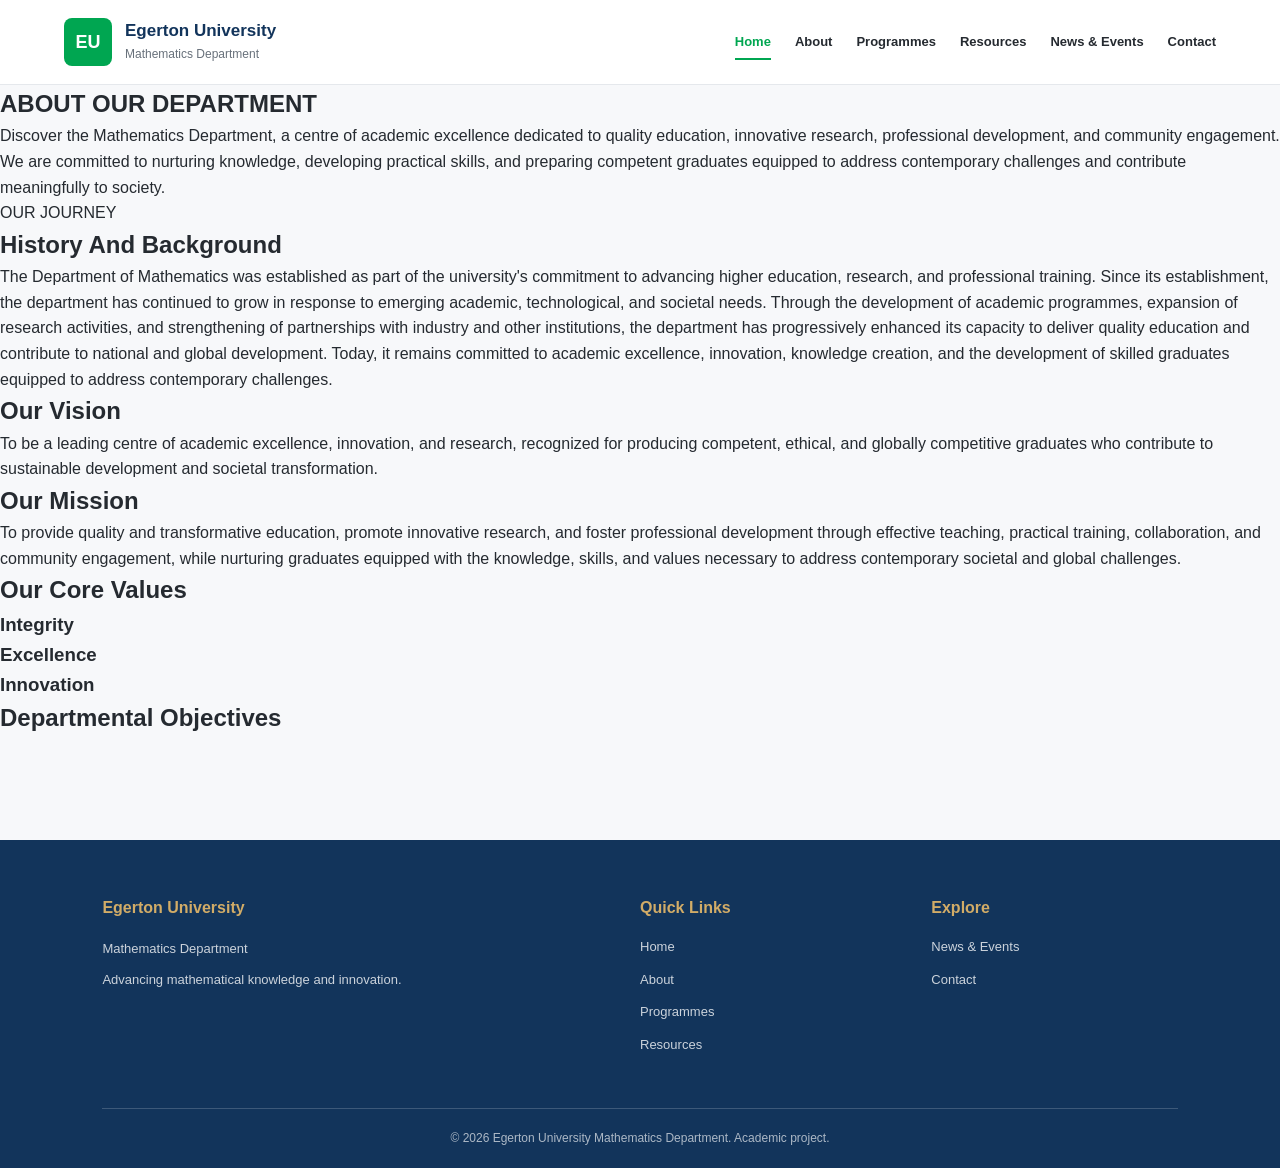
==== about.html @ 01ab148a "set1" ====
<!DOCTYPE html>
<html lang="en">
<head>
    <meta charset="UTF-8">
    <meta name="viewport" content="width=device-width, initial-scale=1.0">
    <title>aboutmath</title>
    <link rel="stylesheet" href="styles.css">
     <script src="index.js defer"></script>
</head>
<body>
        <header class="site-header">
        <div class="brand">
            <a href="#home" class="logo" aria-label="Egerton Mathematics home">
                EU
            </a>
            <div class="brand-text">
                <h1>Egerton University</h1>
                <p>Mathematics Department</p>
            </div>

        </div>
        <nav class="main-nav" id="mainNav" aria-label="Main navigation">
            <a href="#home" class="active">Home</a>
            <a href="#about">About</a>
            <a href="#programmes">Programmes</a>
            <a href="#resources">Resources</a>
            <a href="#news">News & Events</a>
            <a href="#contact">Contact</a>
        </nav>
        <button
            class="menu-toggle"
            id="menuToggle"
            type="button"
            aria-label="Open navigation menu"
            aria-expanded="false"
            aria-controls="mainNav"
        >
            ☰
        </button>
        </header>

        <section id="page_intro">
            <h2>ABOUT OUR DEPARTMENT</h2>
            <p>Discover the Mathematics Department, a centre of academic excellence dedicated to quality education, innovative research, professional development, and community engagement. We are committed to nurturing knowledge, developing practical skills, and preparing competent graduates equipped to address contemporary challenges and contribute meaningfully to society.</p>
        </section>
        <section id="history">
            <div class="section heading">
                <span>OUR JOURNEY</span>
            <h2>History And Background</h2>
            </div>
            <div class="history-content">
                 <p>
            The Department of Mathematics was established
            as part of the university's commitment to advancing
            higher education, research, and professional training.
            Since its establishment, the department has continued
            to grow in response to emerging academic, technological,
            and societal needs. Through the development of academic
            programmes, expansion of research activities, and
            strengthening of partnerships with industry and other
            institutions, the department has progressively enhanced
            its capacity to deliver quality education and contribute
            to national and global development. Today, it remains
            committed to academic excellence, innovation, knowledge
            creation, and the development of skilled graduates
            equipped to address contemporary challenges.
        </p>
            </div>

        </section>
        <section id="vision-mission">
            <div class="vision">
                <h2>Our Vision</h2>
                <p>To be a leading centre of academic excellence, innovation, and research, recognized for producing competent, ethical, and globally competitive graduates who contribute to sustainable development and societal transformation.</p>
            </div>
            <div id="mission">
                <h2>Our Mission</h2>
                <p>To provide quality and transformative education, promote innovative research, and foster professional development through effective teaching, practical training, collaboration, and community engagement, while nurturing graduates equipped with the knowledge, skills, and values necessary to address contemporary societal and global challenges.</p>
            </div>
        </section>
        <section id="core-values">
            <h2>Our Core Values</h2>
            <div class="values-container">
                <article class="value-card">
                    <h3>Integrity</h3>
                    <p></p>
                </article>

                <article class="value-card">
                    <h3>Excellence</h3>
                    <p></p>
                </article>

                <article class="value-card">
                    <h3>Innovation</h3>
                    <p></p>
                </article>
            </div>
        </section>
        <section id="objectives">
            <h2>Departmental Objectives</h2>

            <ul>
                <li></li>
                <li></li>
                <li></li>
                <li></li>
            </ul>
        </section>

        </section>
        <section class="">



        </section>
        <section class="">



        </section>
        <section class="">


        </section>
        <section class="">


        </section>
    <footer class="site-footer">

        <div class="footer-content">

            <div>
                <h3>Egerton University</h3>
                <p>Mathematics Department</p>
                <p>Advancing mathematical knowledge and innovation.</p>
            </div>

            <div>
                <h3>Quick Links</h3>
                <a href="#home">Home</a>
                <a href="#about">About</a>
                <a href="#programmes">Programmes</a>
                <a href="#resources">Resources</a>
            </div>

            <div>
                <h3>Explore</h3>
                <a href="#news">News & Events</a>
                <a href="#contact">Contact</a>
            </div>

        </div>

        <div class="footer-bottom">
            <p>© 2026 Egerton University Mathematics Department. Academic project.</p>
        </div>

    </footer>
</body>
</html>
---- styles.css ----
* {
    margin: 0;
    padding: 0;
    box-sizing: border-box;
}

:root {
    /* Original university palette */
    --green: #00a651;
    --red: #ed1c24;
    --gold: #d2ac67;
    --grey: #bcbec1;
    --black: #000000;
    --navy: #12345b;

    /* Supporting colours */
    --white: #ffffff;
    --background: #f7f8fa;
    --surface: #ffffff;
    --text: #252a30;
    --muted: #68717b;
    --border: #e5e8ec;
    --green-light: #eaf7f0;
    --navy-light: #edf2f8;

    /* Layout */
    --container: 1200px;
    --section-space: 85px;
    --radius: 12px;

    /* Shadows */
    --shadow-sm: 0 3px 12px rgba(18, 52, 91, 0.06);
    --shadow-md: 0 10px 30px rgba(18, 52, 91, 0.10);
}

html {
    scroll-behavior: smooth;
    scroll-padding-top: 90px;
}

body {
    font-family: Arial, Helvetica, sans-serif;
    background: var(--background);
    color: var(--text);
    line-height: 1.6;
    min-height: 100vh;
}

a {
    transition: color 0.25s ease,
                background-color 0.25s ease,
                transform 0.25s ease;
}

button,
input,
textarea {
    font: inherit;
}

button,
a {
    -webkit-tap-highlight-color: transparent;
}



.announcement-bar {
    min-height: 42px;
    padding: 9px 5%;
    display: flex;
    align-items: center;
    justify-content: space-between;
    gap: 18px;

    background: var(--navy);
    color: var(--white);
    font-size: 13px;
}

.announcement-label {
    background: var(--red);
    color: var(--white);
    padding: 4px 10px;
    border-radius: 3px;
    font-size: 10px;
    font-weight: 700;
    letter-spacing: 1px;
}

.announcement-bar p {
    flex: 1;
}

.announcement-bar a {
    color: var(--gold);
    text-decoration: none;
    font-weight: 700;
}

.announcement-bar a:hover {
    color: var(--white);
}



.site-header {
    width: 100%;
    min-height: 85px;
    padding: 15px 5%;

    display: flex;
    align-items: center;
    justify-content: space-between;
    gap: 25px;

    background: var(--white);
    border-bottom: 1px solid var(--border);
    position: relative;
    z-index: 100;
}

.brand {
    display: flex;
    align-items: center;
    gap: 13px;
    flex-shrink: 0;
}

.logo {
    width: 48px;
    height: 48px;

    display: flex;
    align-items: center;
    justify-content: center;

    background: var(--green);
    color: var(--white);

    text-decoration: none;
    font-size: 18px;
    font-weight: 800;
    border-radius: 8px;
}

.brand-text h1 {
    font-size: 17px;
    color: var(--navy);
    line-height: 1.3;
}

.brand-text p {
    font-size: 12px;
    color: var(--muted);
    margin-top: 3px;
}

.main-nav {
    display: flex;
    align-items: center;
    gap: 24px;
}

.main-nav a {
    position: relative;
    text-decoration: none;
    color: var(--text);
    font-size: 13px;
    font-weight: 600;
    padding: 10px 0;
}

.main-nav a:hover,
.main-nav a.active {
    color: var(--green);
}

.main-nav a::after {
    content: "";
    position: absolute;
    left: 0;
    bottom: 2px;
    width: 0;
    height: 2px;
    background: var(--green);
    transition: width 0.25s ease;
}

.main-nav a:hover::after,
.main-nav a.active::after {
    width: 100%;
}

.menu-toggle {
    display: none;
    background: var(--green);
    color: var(--white);
    border: none;
    padding: 9px 13px;
    border-radius: 6px;
    cursor: pointer;
    font-size: 20px;
}



.hero {
    min-height: 540px;
    padding: 100px 8%;

    display: flex;
    align-items: center;
    justify-content: space-between;

    position: relative;
    overflow: hidden;

    background:
        linear-gradient(
            110deg,
            rgba(18, 52, 91, 0.98),
            rgba(0, 166, 81, 0.82)
        );

    color: var(--white);
}

.hero-content {
    max-width: 680px;
    position: relative;
    z-index: 2;
}

.hero-tag {
    display: inline-block;
    color: var(--gold);
    font-size: 12px;
    font-weight: 700;
    letter-spacing: 2.5px;
    margin-bottom: 12px;
}

.hero h2 {
    font-size: clamp(36px, 5vw, 62px);
    line-height: 1.15;
    margin: 12px 0 22px;
    letter-spacing: -1.5px;
}

.hero h2 span {
    display: block;
    color: var(--gold);
}

.hero p {
    max-width: 570px;
    line-height: 1.9;
    color: rgba(255, 255, 255, 0.88);
    margin-bottom: 32px;
    font-size: 15px;
}

.hero-buttons {
    display: flex;
    flex-wrap: wrap;
    gap: 14px;
}

.hero-buttons a {
    display: inline-block;
    padding: 13px 22px;
    border-radius: 6px;
    text-decoration: none;
    font-size: 13px;
    font-weight: 700;
}

.btn-primary {
    background: var(--gold);
    color: var(--navy);
}

.btn-primary:hover {
    background: var(--white);
    transform: translateY(-2px);
}

.btn-secondary {
    border: 1px solid rgba(255, 255, 255, 0.7);
    color: var(--white);
}

.btn-secondary:hover {
    background: var(--white);
    color: var(--navy);
}

.hero-decoration {
    display: flex;
    flex-direction: column;
    font-size: 90px;
    font-weight: 700;
    line-height: 1.3;
    color: rgba(255, 255, 255, 0.12);
    user-select: none;
}



.section-padding {
    padding: var(--section-space) 8%;
}

.section-heading {
    text-align: center;
    margin-bottom: 48px;
}

.section-heading span {
    display: inline-block;
    color: var(--green);
    font-size: 11px;
    font-weight: 800;
    letter-spacing: 2px;
    margin-bottom: 9px;
}

.section-heading h2 {
    color: var(--navy);
    font-size: clamp(25px, 3vw, 34px);
    line-height: 1.3;
}

.section-heading p {
    color: var(--muted);
    margin-top: 10px;
    font-size: 14px;
}



.about-content {
    display: grid;
    grid-template-columns: 1.3fr 1fr;
    gap: 55px;
    align-items: center;
}

.about-content h3 {
    color: var(--navy);
    font-size: 23px;
    margin-bottom: 17px;
}

.about-content p {
    color: var(--muted);
    line-height: 1.9;
    font-size: 14px;
    margin-bottom: 16px;
}

.about-link {
    display: inline-block;
    color: var(--green);
    font-weight: 700;
    font-size: 14px;
    text-decoration: none;
    margin-top: 8px;
}

.about-link:hover {
    color: var(--navy);
}

.about-highlight {
    background: var(--green-light);
    padding: 45px 35px;
    border-radius: var(--radius);
    text-align: center;
    border: 1px solid rgba(0, 166, 81, 0.10);
}

.about-highlight span {
    display: block;
    font-size: 75px;
    line-height: 1.2;
    color: var(--green);
    margin-bottom: 15px;
}

.about-highlight h3 {
    color: var(--navy);
    font-size: 20px;
}

.about-highlight p {
    color: var(--muted);
    font-size: 13px;
    margin-top: 10px;
}



.statistics {
    display: grid;
    grid-template-columns: repeat(4, 1fr);
    gap: 25px;

    padding: 55px 8%;
    background: var(--navy);
    color: var(--white);
    text-align: center;
}

.stat-item {
    padding: 12px;
}

.stat-item h2 {
    font-size: 40px;
    color: var(--gold);
    line-height: 1.2;
}

.stat-item p {
    margin-top: 10px;
    color: rgba(255, 255, 255, 0.8);
    font-size: 13px;
}



.card-grid {
    display: grid;
    grid-template-columns: repeat(3, minmax(0, 1fr));
    gap: 25px;
}

.info-card {
    background: var(--surface);
    padding: 30px;
    border-radius: var(--radius);
    border: 1px solid var(--border);
    box-shadow: var(--shadow-sm);

    transition: transform 0.25s ease,
                box-shadow 0.25s ease,
                border-color 0.25s ease;
}

.info-card:hover {
    transform: translateY(-5px);
    box-shadow: var(--shadow-md);
    border-color: rgba(0, 166, 81, 0.3);
}

.info-card span {
    display: inline-block;
    font-size: 34px;
    margin-bottom: 12px;
}

.info-card h3 {
    color: var(--navy);
    font-size: 18px;
    margin-bottom: 12px;
}

.info-card p {
    color: var(--muted);
    font-size: 13px;
    line-height: 1.8;
    margin-bottom: 20px;
}

.info-card a {
    color: var(--green);
    text-decoration: none;
    font-size: 13px;
    font-weight: 700;
}

.info-card a:hover {
    color: var(--navy);
}


.specialization-grid {
    display: grid;
    grid-template-columns: repeat(4, 1fr);
    gap: 20px;
}

.specialization-item {
    padding: 30px 15px;
    background: var(--green-light);
    color: var(--navy);
    text-align: center;
    font-size: 14px;
    font-weight: 700;
    border-radius: var(--radius);
    border: 1px solid rgba(0, 166, 81, 0.12);
    transition: background 0.25s ease,
                color 0.25s ease,
                transform 0.25s ease;
}

.specialization-item:hover {
    background: var(--green);
    color: var(--white);
    transform: translateY(-4px);
}



.research-content {
    background: var(--navy);
    color: var(--white);
    padding: 55px 35px;
    border-radius: var(--radius);
    text-align: center;
}

.research-content h3 {
    font-size: 25px;
    margin-bottom: 18px;
}

.research-content p {
    line-height: 1.9;
    max-width: 750px;
    margin: 0 auto 25px;
    color: rgba(255, 255, 255, 0.85);
    font-size: 14px;
}

.research-content a {
    color: var(--gold);
    text-decoration: none;
    font-weight: 700;
    font-size: 14px;
}

.research-content a:hover {
    color: var(--white);
}



.contact-form {
    max-width: 650px;
    margin: auto;

    display: flex;
    flex-direction: column;
    gap: 16px;
}

.contact-form input,
.contact-form textarea {
    width: 100%;
    padding: 15px 16px;

    border: 1px solid var(--border);
    border-radius: 7px;
    background: var(--white);
    color: var(--text);
    font-size: 14px;

    outline: none;
    transition: border-color 0.25s ease,
                box-shadow 0.25s ease;
}

.contact-form input:focus,
.contact-form textarea:focus {
    border-color: var(--green);
    box-shadow: 0 0 0 3px rgba(0, 166, 81, 0.10);
}

.contact-form textarea {
    min-height: 145px;
    resize: vertical;
}

.contact-form button {
    padding: 15px;
    background: var(--green);
    color: var(--white);
    border: none;
    border-radius: 7px;
    font-size: 14px;
    font-weight: 700;
    cursor: pointer;
    transition: background 0.25s ease,
                transform 0.25s ease;
}

.contact-form button:hover {
    background: var(--navy);
    transform: translateY(-2px);
}

#formMessage {
    font-size: 13px;
    color: var(--green);
}



.site-footer {
    background: var(--navy);
    color: var(--white);
    padding: 55px 8% 20px;
}

.footer-content {
    display: grid;
    grid-template-columns: 2fr 1fr 1fr;
    gap: 45px;
    margin-bottom: 40px;
}

.footer-content h3 {
    margin-bottom: 16px;
    color: var(--gold);
    font-size: 16px;
}

.footer-content p {
    color: rgba(255, 255, 255, 0.78);
    line-height: 1.8;
    font-size: 13px;
    margin-bottom: 8px;
}

.footer-content a {
    display: block;
    color: rgba(255, 255, 255, 0.78);
    text-decoration: none;
    font-size: 13px;
    margin-bottom: 12px;
}

.footer-content a:hover {
    color: var(--gold);
}

.footer-bottom {
    text-align: center;
    border-top: 1px solid rgba(255, 255, 255, 0.18);
    padding-top: 20px;
    color: rgba(255, 255, 255, 0.65);
    font-size: 12px;
}



@media (max-width: 1000px) {
    .main-nav {
        gap: 15px;
    }

    .main-nav a {
        font-size: 12px;
    }

    .site-header {
        padding-left: 4%;
        padding-right: 4%;
    }
}

@media (max-width: 900px) {
    .site-header {
        flex-wrap: wrap;
    }

    .menu-toggle {
        display: block;
    }

    .main-nav {
        display: none;
        width: 100%;
        flex-direction: column;
        align-items: flex-start;
        gap: 12px;
        padding: 15px 0 5px;
    }

    .main-nav.is-open {
        display: flex;
    }

    .main-nav a {
        width: 100%;
        font-size: 14px;
    }

    .about-content {
        gap: 30px;
    }
}

@media (max-width: 700px) {
    :root {
        --section-space: 60px;
    }

    .announcement-bar {
        padding: 9px 5%;
        gap: 10px;
        font-size: 11px;
    }

    .announcement-label {
        font-size: 9px;
    }

    .brand-text h1 {
        font-size: 15px;
    }

    .brand-text p {
        font-size: 11px;
    }

    .hero {
        min-height: 450px;
        padding: 75px 6%;
    }

    .hero-decoration {
        display: none;
    }

    .hero-buttons {
        flex-direction: column;
        align-items: flex-start;
    }

    .section-padding {
        padding-left: 6%;
        padding-right: 6%;
    }

    .section-heading {
        margin-bottom: 35px;
    }

    .about-content {
        grid-template-columns: 1fr;
    }

    .statistics {
        grid-template-columns: repeat(2, 1fr);
        padding: 40px 5%;
        gap: 15px;
    }

    .stat-item h2 {
        font-size: 32px;
    }

    .card-grid {
        grid-template-columns: 1fr;
    }

    .specialization-grid {
        grid-template-columns: repeat(2, 1fr);
    }

    .research-content {
        padding: 40px 22px;
    }

    .footer-content {
        grid-template-columns: 1fr;
        gap: 25px;
    }

    .site-footer {
        padding-left: 6%;
        padding-right: 6%;
    }
}

@media (max-width: 380px) {
    .specialization-grid {
        grid-template-columns: 1fr;
    }

    .brand {
        gap: 8px;
    }

    .logo {
        width: 42px;
        height: 42px;
    }
}



a:focus-visible,
button:focus-visible,
input:focus-visible,
textarea:focus-visible {
    outline: 3px solid var(--gold);
    outline-offset: 3px;
}

@media (prefers-reduced-motion: reduce) {
    *,
    *::before,
    *::after {
        scroll-behavior: auto !important;
        transition-duration: 0.01ms !important;
        animation-duration: 0.01ms !important;
    }
}
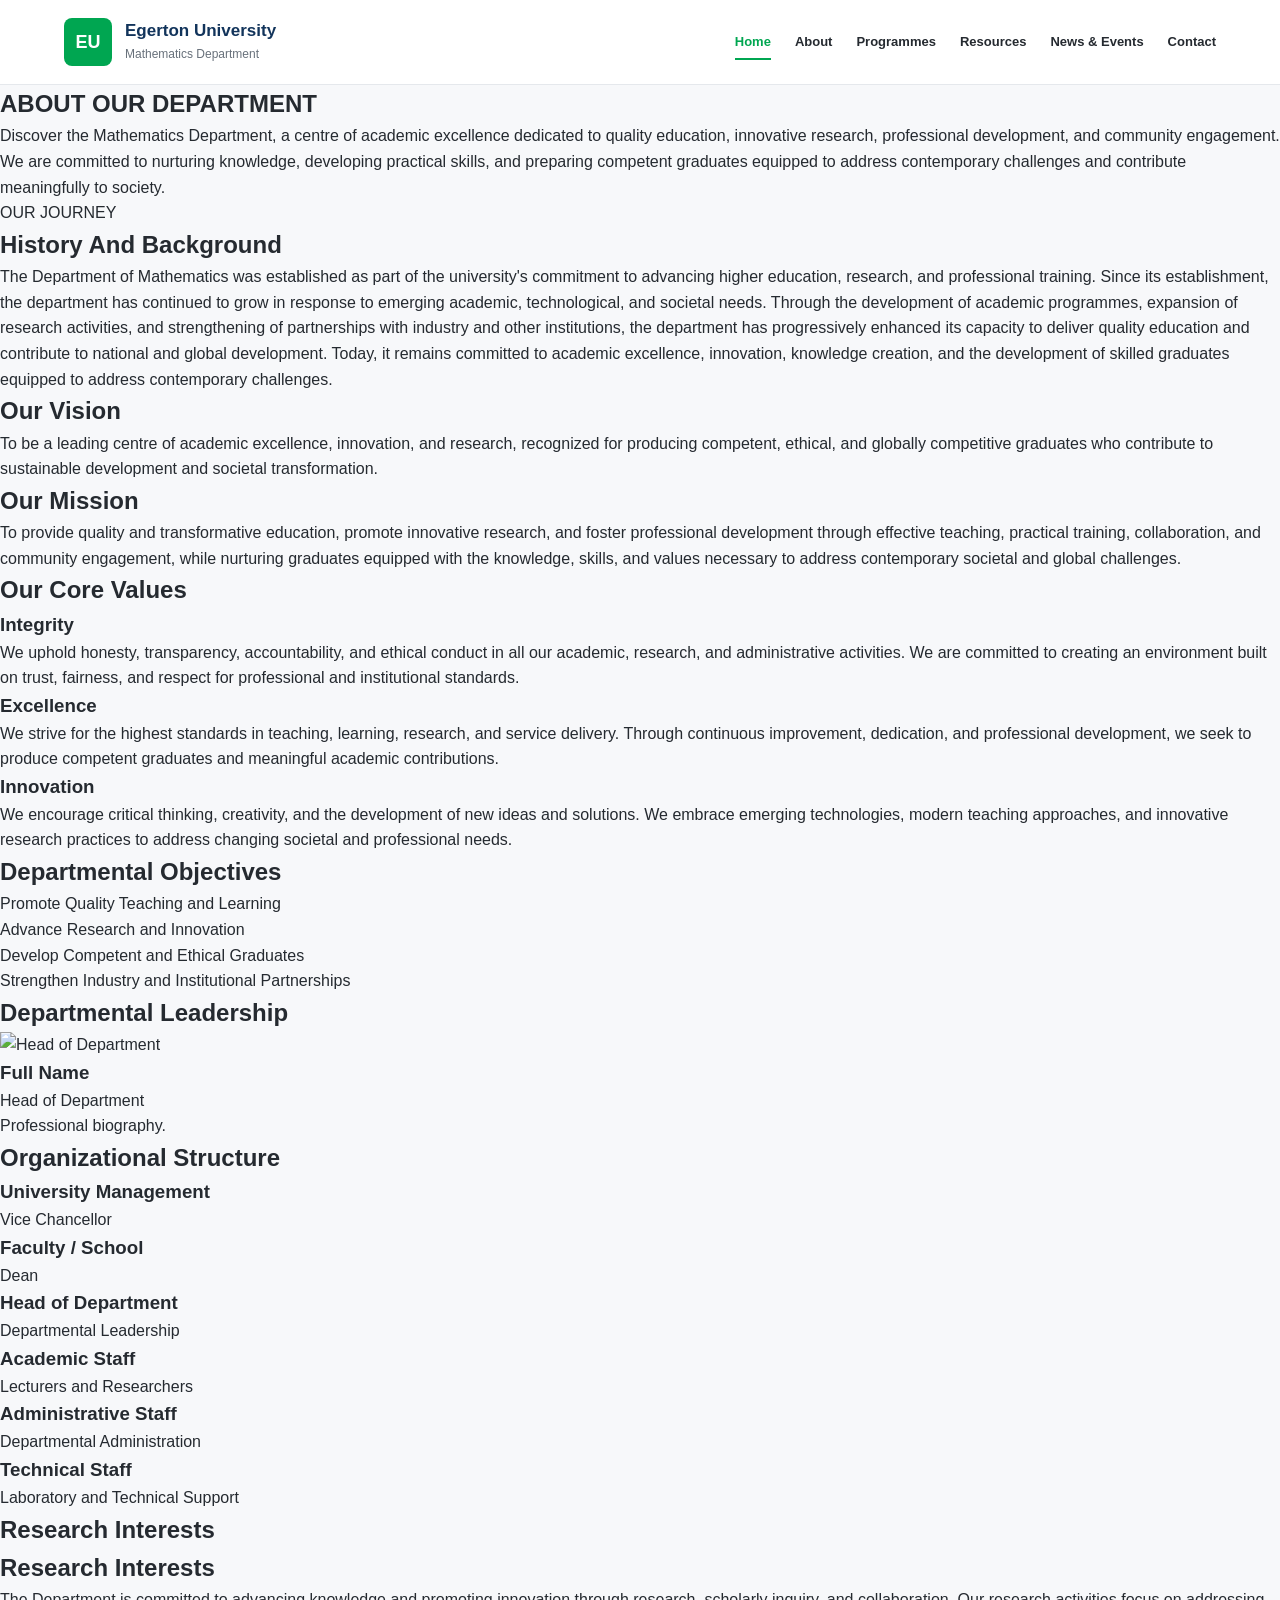
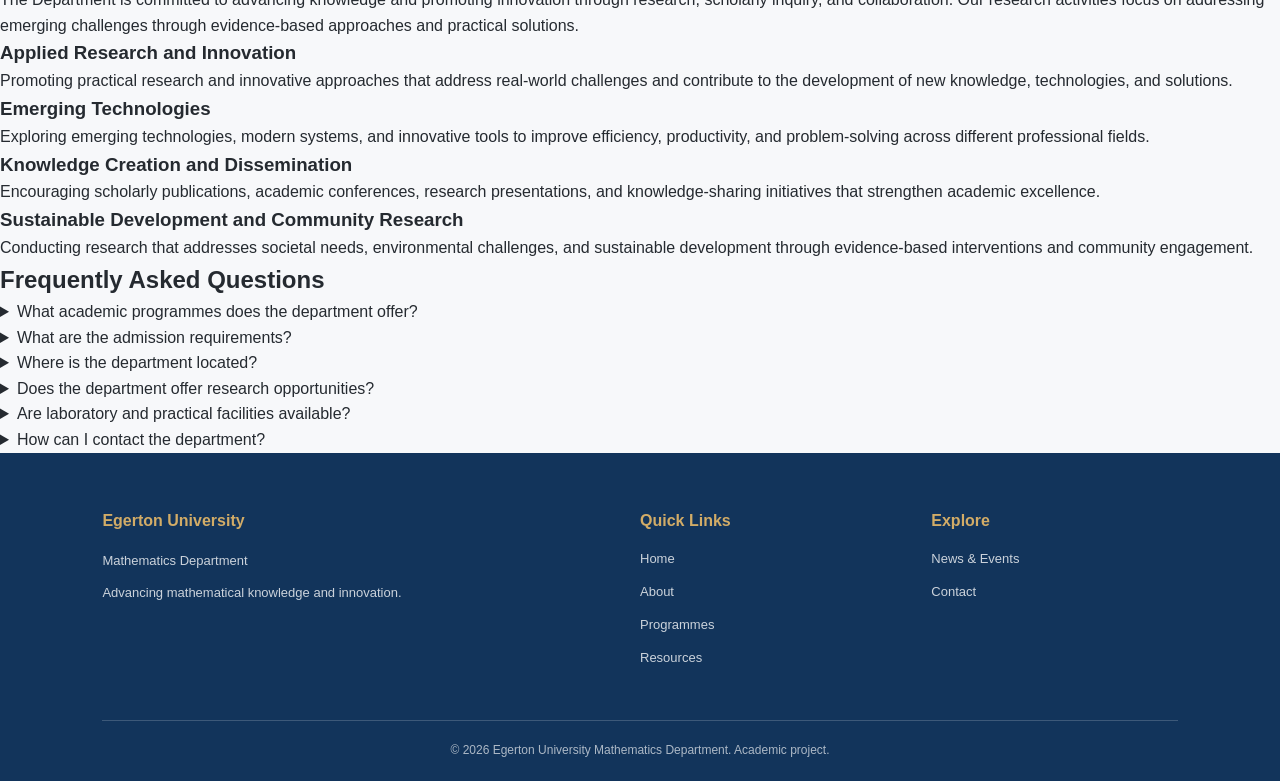
==== commit 3b12e785: "ryt work" ====
--- a/about.html
+++ b/about.html
@@ -83,17 +83,17 @@
             <div class="values-container">
                 <article class="value-card">
                     <h3>Integrity</h3>
-                    <p></p>
+                    <p>We uphold honesty, transparency, accountability, and ethical conduct in all our academic, research, and administrative activities. We are committed to creating an environment built on trust, fairness, and respect for professional and institutional standards.</p>
                 </article>
 
                 <article class="value-card">
                     <h3>Excellence</h3>
-                    <p></p>
+                    <p>We strive for the highest standards in teaching, learning, research, and service delivery. Through continuous improvement, dedication, and professional development, we seek to produce competent graduates and meaningful academic contributions.</p>
                 </article>
 
                 <article class="value-card">
                     <h3>Innovation</h3>
-                    <p></p>
+                    <p>We encourage critical thinking, creativity, and the development of new ideas and solutions. We embrace emerging technologies, modern teaching approaches, and innovative research practices to address changing societal and professional needs.</p>
                 </article>
             </div>
         </section>
@@ -101,32 +101,177 @@
             <h2>Departmental Objectives</h2>
 
             <ul>
-                <li></li>
-                <li></li>
-                <li></li>
-                <li></li>
+                <li>Promote Quality Teaching and Learning</li>
+                <li>Advance Research and Innovation </li>
+                <li>Develop Competent and Ethical Graduates</li>
+                <li>Strengthen Industry and Institutional Partnerships</li>
             </ul>
         </section>
-
-        </section>
-        <section class="">
-
-
-
-        </section>
-        <section class="">
-
-
-
-        </section>
-        <section class="">
-
-
-        </section>
-        <section class="">
-
-
-        </section>
+        </section>
+        <section id="leadership">
+             <h2>Departmental Leadership</h2>
+            <article class="leader-card">
+                <img src=""
+                     alt="Head of Department">
+                <h3>Full Name</h3>
+                <p>Head of Department</p>
+                <p>Professional biography.</p>
+            </article>
+        </section>
+        <section id="structure">
+            <h2>Organizational Structure</h2>
+            <div class="organisation-chart">
+                <div class="org-level">
+        <div class="org-box university">
+            <h3>University Management</h3>
+            <p>Vice Chancellor</p>
+        </div>
+    </div>
+
+    <div class="org-line"></div>
+
+    <div class="org-level">
+        <div class="org-box faculty">
+            <h3>Faculty / School</h3>
+            <p>Dean</p>
+        </div>
+    </div>
+
+    <div class="org-line"></div>
+
+    <div class="org-level">
+        <div class="org-box department">
+            <h3>Head of Department</h3>
+            <p>Departmental Leadership</p>
+        </div>
+    </div>
+
+    <div class="org-line"></div>
+    <div class="org-branches">
+        <div class="org-box">
+            <h3>Academic Staff</h3>
+            <p>Lecturers and Researchers</p>
+        </div>
+        <div class="org-box">
+            <h3>Administrative Staff</h3>
+            <p>Departmental Administration</p>
+        </div>
+        <div class="org-box">
+            <h3>Technical Staff</h3>
+            <p>Laboratory and Technical Support</p>
+        </div>
+         </div>
+        </section>
+        <section id="research">
+            <h2>Research Interests</h2>
+            <h2>Research Interests</h2>
+    <p>
+        The Department is committed to advancing knowledge
+        and promoting innovation through research, scholarly
+        inquiry, and collaboration. Our research activities
+        focus on addressing emerging challenges through
+        evidence-based approaches and practical solutions.
+    </p>
+    <div class="research-container">
+        <article>
+            <h3>Applied Research and Innovation</h3>
+            <p>
+                Promoting practical research and innovative
+                approaches that address real-world challenges
+                and contribute to the development of new
+                knowledge, technologies, and solutions.
+            </p>
+        </article>
+        <article>
+            <h3>Emerging Technologies</h3>
+            <p>
+                Exploring emerging technologies, modern
+                systems, and innovative tools to improve
+                efficiency, productivity, and problem-solving
+                across different professional fields.
+            </p>
+        </article>
+        <article>
+            <h3>Knowledge Creation and Dissemination</h3>
+            <p>
+                Encouraging scholarly publications, academic
+                conferences, research presentations, and
+                knowledge-sharing initiatives that strengthen
+                academic excellence.
+            </p>
+        </article>
+        <article>
+            <h3>Sustainable Development and Community Research</h3>
+            <p>
+                Conducting research that addresses societal
+                needs, environmental challenges, and
+                sustainable development through evidence-based
+                interventions and community engagement.
+            </p>
+        </article>
+    </div>
+        </section>
+      
+<section id="faqs">
+    <h2>Frequently Asked Questions</h2>
+    <details>
+        <summary>What academic programmes does the department offer?</summary>
+        <p>
+            The department offers various academic programmes
+            designed to provide students with relevant
+            theoretical knowledge, practical skills, and
+            professional competencies. For a complete list
+            of programmes, prospective students can visit
+            the Academic Programmes section of the website.
+        </p>
+    </details>
+    <details>
+        <summary>What are the admission requirements?</summary>
+        <p>
+            Admission requirements vary depending on the
+            programme and level of study. Applicants are
+            encouraged to consult the university's official
+            admission guidelines for detailed information
+            on entry qualifications and application procedures.
+        </p>
+    </details>
+    <details>
+        <summary>Where is the department located?</summary>
+        <p>
+            The department is located within the university
+            campus. Visitors can obtain directions and
+            additional location information through the
+            university's official communication channels.
+        </p>
+    </details>
+    <details>
+        <summary>Does the department offer research opportunities?</summary>
+        <p>
+            Yes. The department encourages research and
+            innovation among students and academic staff
+            through research projects, scholarly activities,
+            mentorship, and academic collaborations.
+        </p>
+    </details>
+    <details>
+        <summary>Are laboratory and practical facilities available?</summary>
+        <p>
+            The department provides relevant learning
+            facilities and practical resources to support
+            teaching, research, experimentation, and
+            skills development.
+        </p>
+    </details>
+    <details>
+        <summary>How can I contact the department?</summary>
+        <p>
+            You can contact the department through its
+            official email address, telephone number,
+            or by visiting the departmental offices
+            during official working hours.
+        </p>
+    </details>
+</section>
     <footer class="site-footer">
 
         <div class="footer-content">
--- a/styles.css
+++ b/styles.css
@@ -216,7 +216,7 @@
 
     position: relative;
     overflow: hidden;
-
+    background-image: "img2.jpg";
     background:
         linear-gradient(
             110deg,
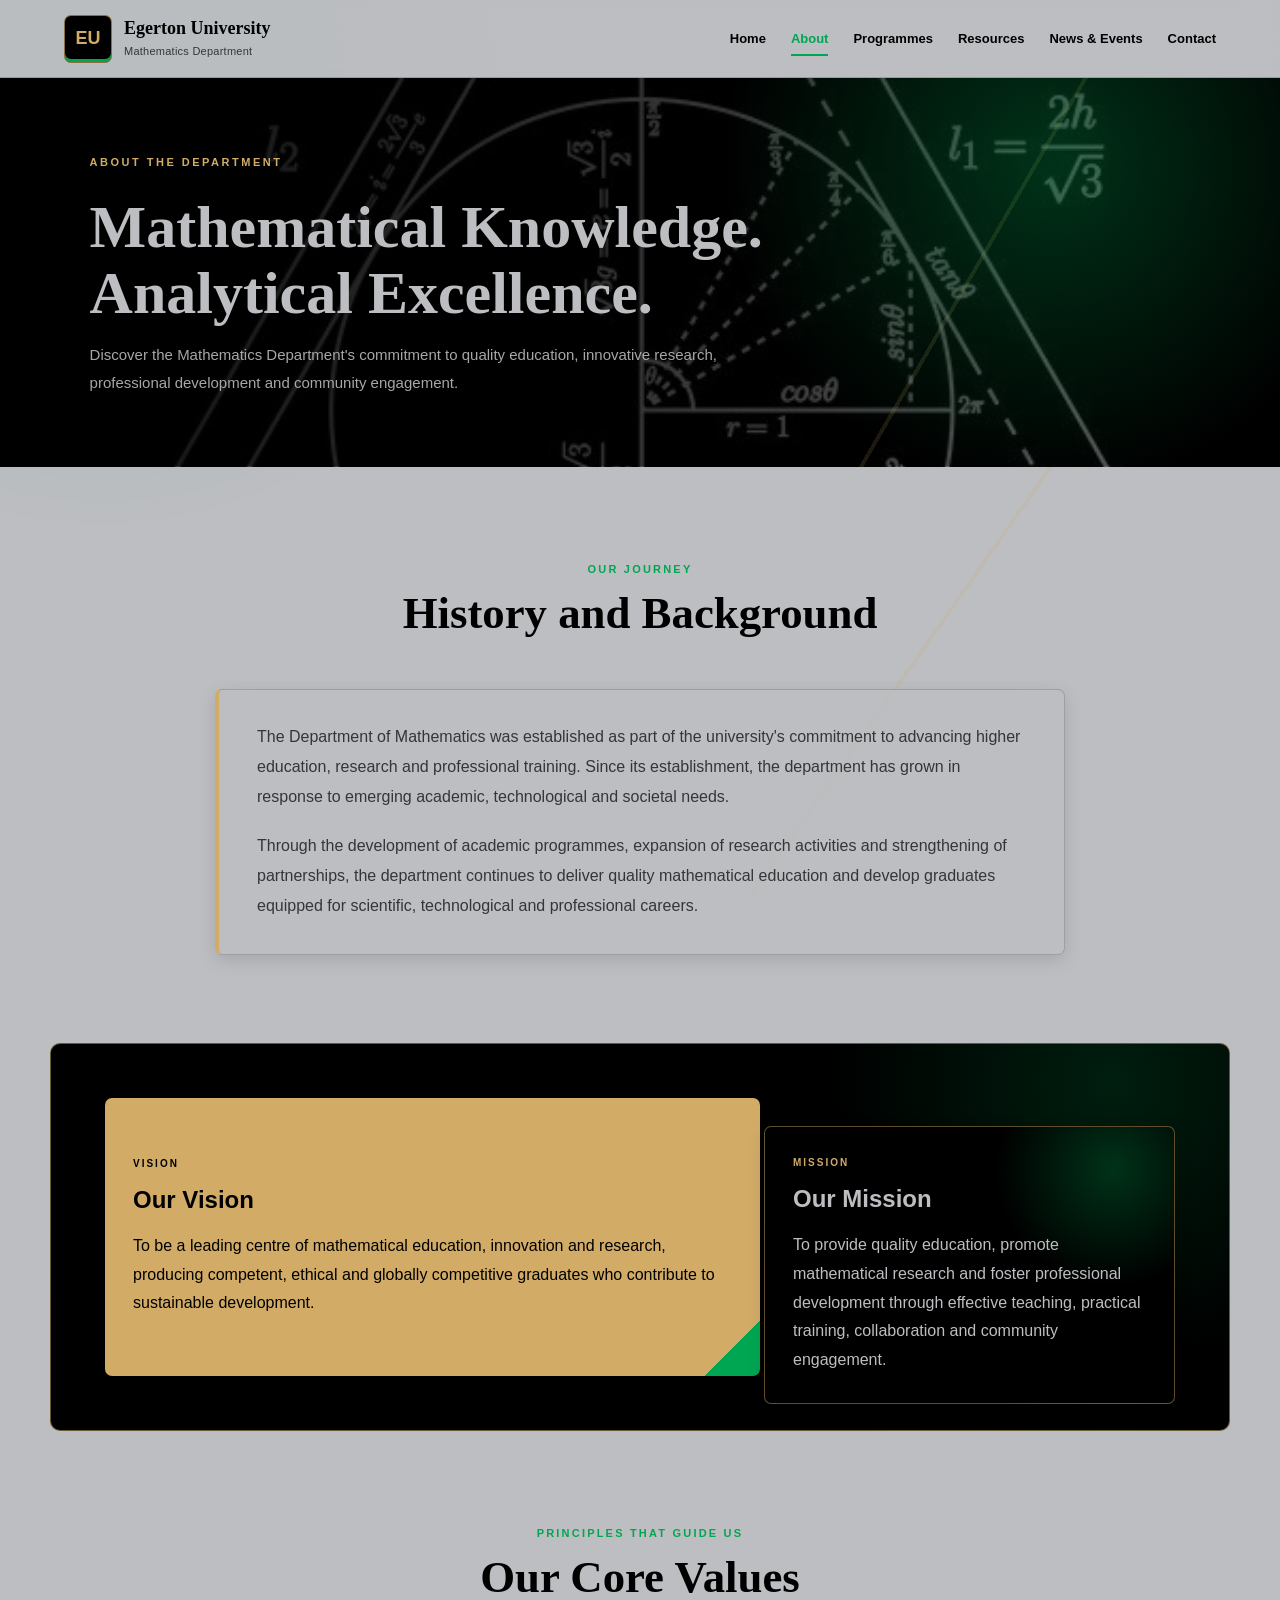
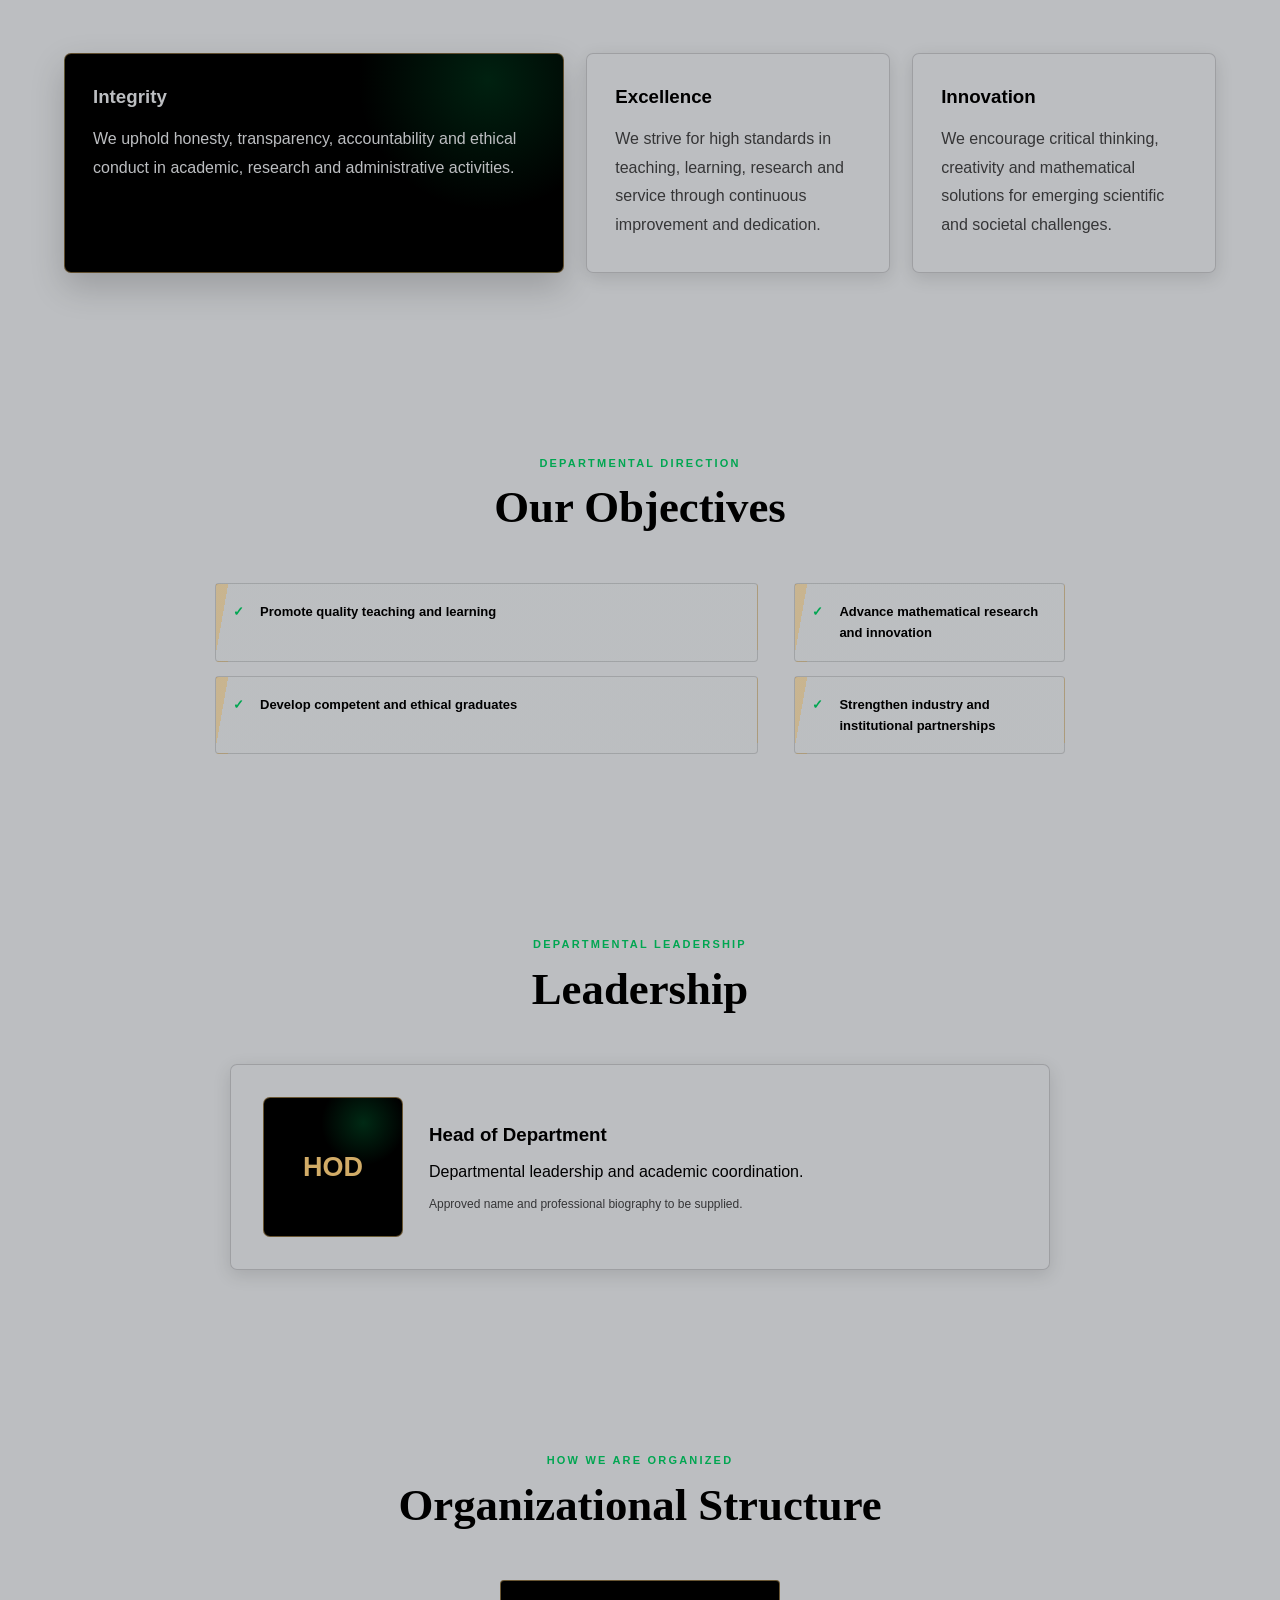
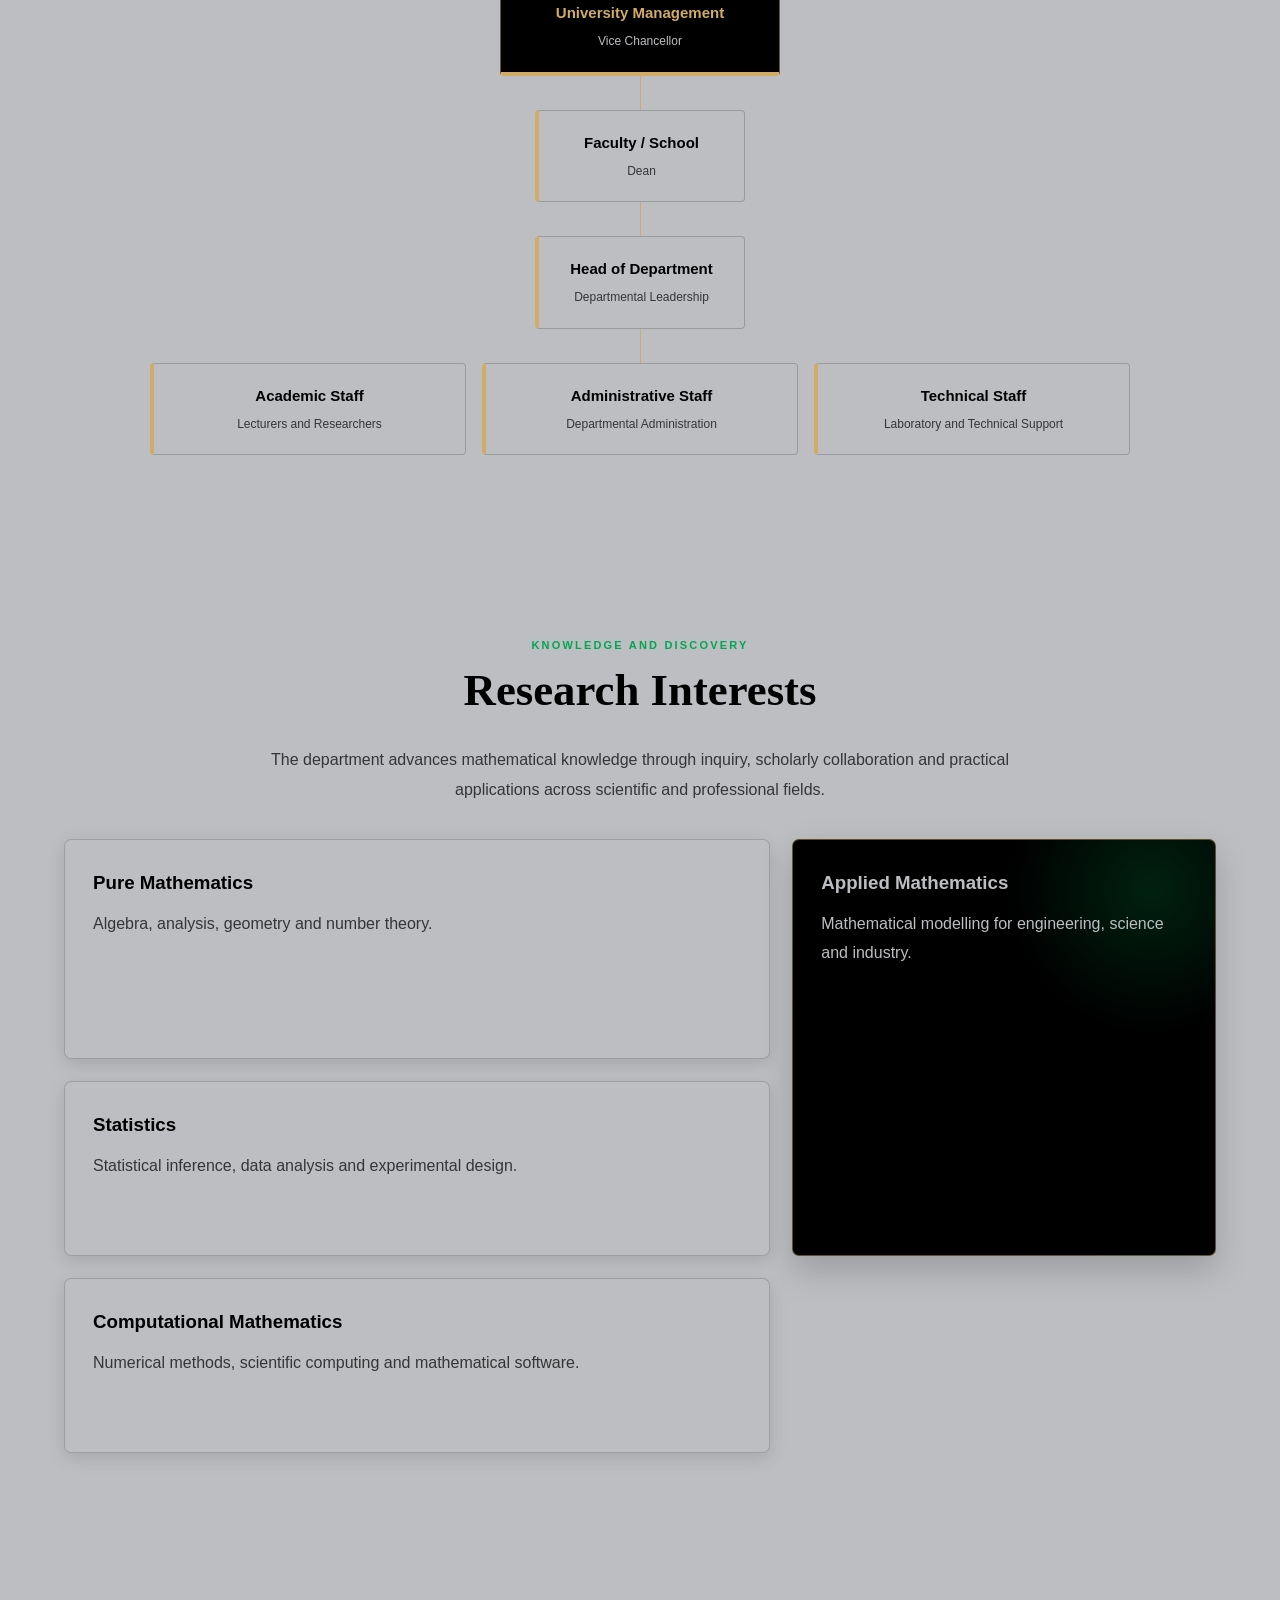
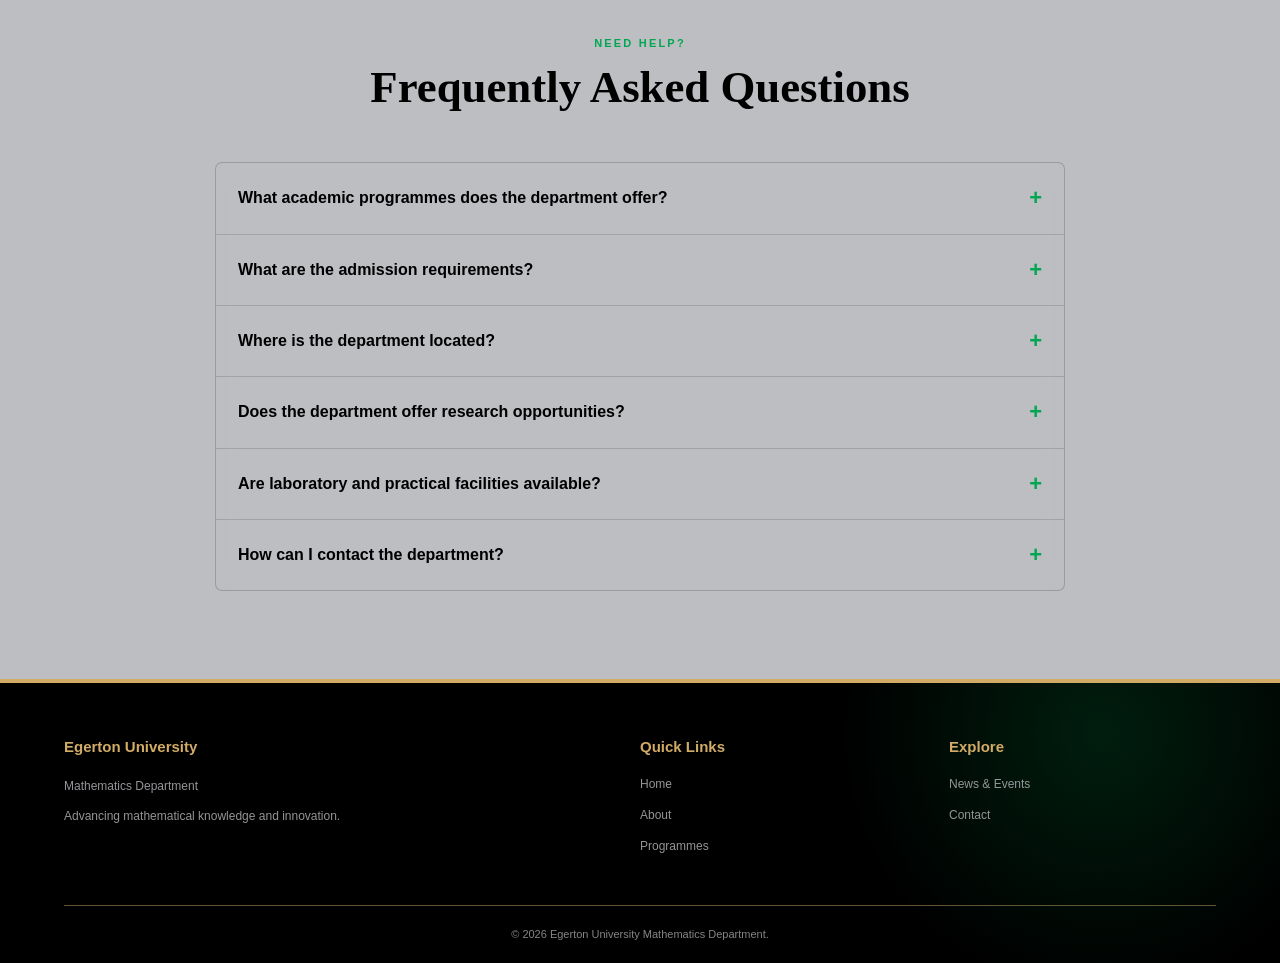
==== commit 18044e6c: "v1" ====
--- a/about.html
+++ b/about.html
@@ -3,305 +3,124 @@
 <head>
     <meta charset="UTF-8">
     <meta name="viewport" content="width=device-width, initial-scale=1.0">
-    <title>aboutmath</title>
+    <title>About | Mathematics Department</title>
     <link rel="stylesheet" href="styles.css">
-     <script src="index.js defer"></script>
+    <script src="index.js" defer></script>
 </head>
 <body>
-        <header class="site-header">
+    <header class="site-header">
         <div class="brand">
-            <a href="#home" class="logo" aria-label="Egerton Mathematics home">
-                EU
-            </a>
-            <div class="brand-text">
-                <h1>Egerton University</h1>
-                <p>Mathematics Department</p>
-            </div>
-
+            <a href="index.html" class="logo" aria-label="Egerton Mathematics home">EU</a>
+            <div class="brand-text"><h1>Egerton University</h1><p>Mathematics Department</p></div>
         </div>
         <nav class="main-nav" id="mainNav" aria-label="Main navigation">
-            <a href="#home" class="active">Home</a>
-            <a href="#about">About</a>
-            <a href="#programmes">Programmes</a>
-            <a href="#resources">Resources</a>
-            <a href="#news">News & Events</a>
-            <a href="#contact">Contact</a>
+            <a href="index.html">Home</a>
+            <a href="about.html" class="active">About</a>
+            <a href="index.html#programmes">Programmes</a>
+            <a href="index.html#resources">Resources</a>
+            <a href="main.html">News &amp; Events</a>
+            <a href="contact.html">Contact</a>
         </nav>
-        <button
-            class="menu-toggle"
-            id="menuToggle"
-            type="button"
-            aria-label="Open navigation menu"
-            aria-expanded="false"
-            aria-controls="mainNav"
-        >
-            ☰
-        </button>
-        </header>
+        <button class="menu-toggle" id="menuToggle" type="button" aria-label="Open navigation menu" aria-expanded="false" aria-controls="mainNav">☰</button>
+    </header>
 
-        <section id="page_intro">
-            <h2>ABOUT OUR DEPARTMENT</h2>
-            <p>Discover the Mathematics Department, a centre of academic excellence dedicated to quality education, innovative research, professional development, and community engagement. We are committed to nurturing knowledge, developing practical skills, and preparing competent graduates equipped to address contemporary challenges and contribute meaningfully to society.</p>
-        </section>
-        <section id="history">
-            <div class="section heading">
-                <span>OUR JOURNEY</span>
-            <h2>History And Background</h2>
-            </div>
-            <div class="history-content">
-                 <p>
-            The Department of Mathematics was established
-            as part of the university's commitment to advancing
-            higher education, research, and professional training.
-            Since its establishment, the department has continued
-            to grow in response to emerging academic, technological,
-            and societal needs. Through the development of academic
-            programmes, expansion of research activities, and
-            strengthening of partnerships with industry and other
-            institutions, the department has progressively enhanced
-            its capacity to deliver quality education and contribute
-            to national and global development. Today, it remains
-            committed to academic excellence, innovation, knowledge
-            creation, and the development of skilled graduates
-            equipped to address contemporary challenges.
-        </p>
-            </div>
-
-        </section>
-        <section id="vision-mission">
-            <div class="vision">
-                <h2>Our Vision</h2>
-                <p>To be a leading centre of academic excellence, innovation, and research, recognized for producing competent, ethical, and globally competitive graduates who contribute to sustainable development and societal transformation.</p>
-            </div>
-            <div id="mission">
-                <h2>Our Mission</h2>
-                <p>To provide quality and transformative education, promote innovative research, and foster professional development through effective teaching, practical training, collaboration, and community engagement, while nurturing graduates equipped with the knowledge, skills, and values necessary to address contemporary societal and global challenges.</p>
+    <main>
+        <section class="page-hero" id="page_intro">
+            <div>
+                <span class="hero-tag">ABOUT THE DEPARTMENT</span>
+                <h2>Mathematical Knowledge. Analytical Excellence.</h2>
+                <p>Discover the Mathematics Department's commitment to quality education, innovative research, professional development and community engagement.</p>
             </div>
         </section>
-        <section id="core-values">
-            <h2>Our Core Values</h2>
-            <div class="values-container">
-                <article class="value-card">
-                    <h3>Integrity</h3>
-                    <p>We uphold honesty, transparency, accountability, and ethical conduct in all our academic, research, and administrative activities. We are committed to creating an environment built on trust, fairness, and respect for professional and institutional standards.</p>
-                </article>
 
-                <article class="value-card">
-                    <h3>Excellence</h3>
-                    <p>We strive for the highest standards in teaching, learning, research, and service delivery. Through continuous improvement, dedication, and professional development, we seek to produce competent graduates and meaningful academic contributions.</p>
-                </article>
-
-                <article class="value-card">
-                    <h3>Innovation</h3>
-                    <p>We encourage critical thinking, creativity, and the development of new ideas and solutions. We embrace emerging technologies, modern teaching approaches, and innovative research practices to address changing societal and professional needs.</p>
-                </article>
+        <section class="section-padding" id="history">
+            <div class="section-heading"><span>OUR JOURNEY</span><h2>History and Background</h2></div>
+            <div class="history-content">
+                <p>The Department of Mathematics was established as part of the university's commitment to advancing higher education, research and professional training. Since its establishment, the department has grown in response to emerging academic, technological and societal needs.</p>
+                <p>Through the development of academic programmes, expansion of research activities and strengthening of partnerships, the department continues to deliver quality mathematical education and develop graduates equipped for scientific, technological and professional careers.</p>
             </div>
         </section>
-        <section id="objectives">
-            <h2>Departmental Objectives</h2>
 
-            <ul>
-                <li>Promote Quality Teaching and Learning</li>
-                <li>Advance Research and Innovation </li>
-                <li>Develop Competent and Ethical Graduates</li>
-                <li>Strengthen Industry and Institutional Partnerships</li>
+        <section class="section-padding vision-mission" id="vision-mission">
+            <article class="value-card"><span class="card-label">VISION</span><h2>Our Vision</h2><p>To be a leading centre of mathematical education, innovation and research, producing competent, ethical and globally competitive graduates who contribute to sustainable development.</p></article>
+            <article class="value-card" id="mission"><span class="card-label">MISSION</span><h2>Our Mission</h2><p>To provide quality education, promote mathematical research and foster professional development through effective teaching, practical training, collaboration and community engagement.</p></article>
+        </section>
+
+        <section class="section-padding" id="core-values">
+            <div class="section-heading"><span>PRINCIPLES THAT GUIDE US</span><h2>Our Core Values</h2></div>
+            <div class="values-container">
+                <article class="value-card"><h3>Integrity</h3><p>We uphold honesty, transparency, accountability and ethical conduct in academic, research and administrative activities.</p></article>
+                <article class="value-card"><h3>Excellence</h3><p>We strive for high standards in teaching, learning, research and service through continuous improvement and dedication.</p></article>
+                <article class="value-card"><h3>Innovation</h3><p>We encourage critical thinking, creativity and mathematical solutions for emerging scientific and societal challenges.</p></article>
+            </div>
+        </section>
+
+        <section class="section-padding" id="objectives">
+            <div class="section-heading"><span>DEPARTMENTAL DIRECTION</span><h2>Our Objectives</h2></div>
+            <ul class="objectives-list">
+                <li>Promote quality teaching and learning</li>
+                <li>Advance mathematical research and innovation</li>
+                <li>Develop competent and ethical graduates</li>
+                <li>Strengthen industry and institutional partnerships</li>
             </ul>
         </section>
-        </section>
-        <section id="leadership">
-             <h2>Departmental Leadership</h2>
+
+        <section class="section-padding" id="leadership">
+            <div class="section-heading"><span>DEPARTMENTAL LEADERSHIP</span><h2>Leadership</h2></div>
             <article class="leader-card">
-                <img src=""
-                     alt="Head of Department">
-                <h3>Full Name</h3>
-                <p>Head of Department</p>
-                <p>Professional biography.</p>
+                <div class="leader-placeholder" aria-label="Department portrait placeholder">HOD</div>
+                <div><h3>Head of Department</h3><p>Departmental leadership and academic coordination.</p><p class="muted-note">Approved name and professional biography to be supplied.</p></div>
             </article>
         </section>
-        <section id="structure">
-            <h2>Organizational Structure</h2>
+
+        <section class="section-padding" id="structure">
+            <div class="section-heading"><span>HOW WE ARE ORGANIZED</span><h2>Organizational Structure</h2></div>
             <div class="organisation-chart">
-                <div class="org-level">
-        <div class="org-box university">
-            <h3>University Management</h3>
-            <p>Vice Chancellor</p>
+                <div class="org-level"><div class="org-box university"><h3>University Management</h3><p>Vice Chancellor</p></div></div>
+                <div class="org-line"></div>
+                <div class="org-level"><div class="org-box faculty"><h3>Faculty / School</h3><p>Dean</p></div></div>
+                <div class="org-line"></div>
+                <div class="org-level"><div class="org-box department"><h3>Head of Department</h3><p>Departmental Leadership</p></div></div>
+                <div class="org-line"></div>
+                <div class="org-branches">
+                    <div class="org-box"><h3>Academic Staff</h3><p>Lecturers and Researchers</p></div>
+                    <div class="org-box"><h3>Administrative Staff</h3><p>Departmental Administration</p></div>
+                    <div class="org-box"><h3>Technical Staff</h3><p>Laboratory and Technical Support</p></div>
+                </div>
+            </div>
+        </section>
+
+        <section class="section-padding" id="research">
+            <div class="section-heading"><span>KNOWLEDGE AND DISCOVERY</span><h2>Research Interests</h2></div>
+            <p class="research-introduction">The department advances mathematical knowledge through inquiry, scholarly collaboration and practical applications across scientific and professional fields.</p>
+            <div class="research-container">
+                <article class="value-card"><h3>Pure Mathematics</h3><p>Algebra, analysis, geometry and number theory.</p></article>
+                <article class="value-card"><h3>Applied Mathematics</h3><p>Mathematical modelling for engineering, science and industry.</p></article>
+                <article class="value-card"><h3>Statistics</h3><p>Statistical inference, data analysis and experimental design.</p></article>
+                <article class="value-card"><h3>Computational Mathematics</h3><p>Numerical methods, scientific computing and mathematical software.</p></article>
+            </div>
+        </section>
+
+        <section class="section-padding" id="faqs">
+            <div class="section-heading"><span>NEED HELP?</span><h2>Frequently Asked Questions</h2></div>
+            <div class="faq-list">
+                <details><summary>What academic programmes does the department offer?</summary><p>Information on programmes is available on the department's academic programmes section.</p></details>
+                <details><summary>What are the admission requirements?</summary><p>Admission requirements vary by programme and level. Applicants should consult the university's official admission guidelines.</p></details>
+                <details><summary>Where is the department located?</summary><p>The department is located on the Egerton-Njoro campus. Contact details and directions are available on the contact page.</p></details>
+                <details><summary>Does the department offer research opportunities?</summary><p>Yes. The department supports research among students and academic staff through projects, mentorship and academic collaboration.</p></details>
+                <details><summary>Are laboratory and practical facilities available?</summary><p>The department provides relevant learning facilities and practical resources to support teaching, research, experimentation and skills development.</p></details>
+                <details><summary>How can I contact the department?</summary><p>Use the departmental email, telephone number or contact form to submit an enquiry.</p></details>
+            </div>
+        </section>
+    </main>
+
+    <footer class="site-footer">
+        <div class="footer-content">
+            <div><h3>Egerton University</h3><p>Mathematics Department</p><p>Advancing mathematical knowledge and innovation.</p></div>
+            <div><h3>Quick Links</h3><a href="index.html">Home</a><a href="about.html">About</a><a href="index.html#programmes">Programmes</a></div>
+            <div><h3>Explore</h3><a href="main.html">News &amp; Events</a><a href="contact.html">Contact</a></div>
         </div>
-    </div>
-
-    <div class="org-line"></div>
-
-    <div class="org-level">
-        <div class="org-box faculty">
-            <h3>Faculty / School</h3>
-            <p>Dean</p>
-        </div>
-    </div>
-
-    <div class="org-line"></div>
-
-    <div class="org-level">
-        <div class="org-box department">
-            <h3>Head of Department</h3>
-            <p>Departmental Leadership</p>
-        </div>
-    </div>
-
-    <div class="org-line"></div>
-    <div class="org-branches">
-        <div class="org-box">
-            <h3>Academic Staff</h3>
-            <p>Lecturers and Researchers</p>
-        </div>
-        <div class="org-box">
-            <h3>Administrative Staff</h3>
-            <p>Departmental Administration</p>
-        </div>
-        <div class="org-box">
-            <h3>Technical Staff</h3>
-            <p>Laboratory and Technical Support</p>
-        </div>
-         </div>
-        </section>
-        <section id="research">
-            <h2>Research Interests</h2>
-            <h2>Research Interests</h2>
-    <p>
-        The Department is committed to advancing knowledge
-        and promoting innovation through research, scholarly
-        inquiry, and collaboration. Our research activities
-        focus on addressing emerging challenges through
-        evidence-based approaches and practical solutions.
-    </p>
-    <div class="research-container">
-        <article>
-            <h3>Applied Research and Innovation</h3>
-            <p>
-                Promoting practical research and innovative
-                approaches that address real-world challenges
-                and contribute to the development of new
-                knowledge, technologies, and solutions.
-            </p>
-        </article>
-        <article>
-            <h3>Emerging Technologies</h3>
-            <p>
-                Exploring emerging technologies, modern
-                systems, and innovative tools to improve
-                efficiency, productivity, and problem-solving
-                across different professional fields.
-            </p>
-        </article>
-        <article>
-            <h3>Knowledge Creation and Dissemination</h3>
-            <p>
-                Encouraging scholarly publications, academic
-                conferences, research presentations, and
-                knowledge-sharing initiatives that strengthen
-                academic excellence.
-            </p>
-        </article>
-        <article>
-            <h3>Sustainable Development and Community Research</h3>
-            <p>
-                Conducting research that addresses societal
-                needs, environmental challenges, and
-                sustainable development through evidence-based
-                interventions and community engagement.
-            </p>
-        </article>
-    </div>
-        </section>
-      
-<section id="faqs">
-    <h2>Frequently Asked Questions</h2>
-    <details>
-        <summary>What academic programmes does the department offer?</summary>
-        <p>
-            The department offers various academic programmes
-            designed to provide students with relevant
-            theoretical knowledge, practical skills, and
-            professional competencies. For a complete list
-            of programmes, prospective students can visit
-            the Academic Programmes section of the website.
-        </p>
-    </details>
-    <details>
-        <summary>What are the admission requirements?</summary>
-        <p>
-            Admission requirements vary depending on the
-            programme and level of study. Applicants are
-            encouraged to consult the university's official
-            admission guidelines for detailed information
-            on entry qualifications and application procedures.
-        </p>
-    </details>
-    <details>
-        <summary>Where is the department located?</summary>
-        <p>
-            The department is located within the university
-            campus. Visitors can obtain directions and
-            additional location information through the
-            university's official communication channels.
-        </p>
-    </details>
-    <details>
-        <summary>Does the department offer research opportunities?</summary>
-        <p>
-            Yes. The department encourages research and
-            innovation among students and academic staff
-            through research projects, scholarly activities,
-            mentorship, and academic collaborations.
-        </p>
-    </details>
-    <details>
-        <summary>Are laboratory and practical facilities available?</summary>
-        <p>
-            The department provides relevant learning
-            facilities and practical resources to support
-            teaching, research, experimentation, and
-            skills development.
-        </p>
-    </details>
-    <details>
-        <summary>How can I contact the department?</summary>
-        <p>
-            You can contact the department through its
-            official email address, telephone number,
-            or by visiting the departmental offices
-            during official working hours.
-        </p>
-    </details>
-</section>
-    <footer class="site-footer">
-
-        <div class="footer-content">
-
-            <div>
-                <h3>Egerton University</h3>
-                <p>Mathematics Department</p>
-                <p>Advancing mathematical knowledge and innovation.</p>
-            </div>
-
-            <div>
-                <h3>Quick Links</h3>
-                <a href="#home">Home</a>
-                <a href="#about">About</a>
-                <a href="#programmes">Programmes</a>
-                <a href="#resources">Resources</a>
-            </div>
-
-            <div>
-                <h3>Explore</h3>
-                <a href="#news">News & Events</a>
-                <a href="#contact">Contact</a>
-            </div>
-
-        </div>
-
-        <div class="footer-bottom">
-            <p>© 2026 Egerton University Mathematics Department. Academic project.</p>
-        </div>
-
+        <div class="footer-bottom"><p>© 2026 Egerton University Mathematics Department.</p></div>
     </footer>
 </body>
-</html>+</html>
--- a/styles.css
+++ b/styles.css
@@ -1,56 +1,106 @@
-
-* {
+/* =========================================================
+   EGERTON UNIVERSITY — FUTURISTIC INSTITUTIONAL DESIGN
+   Palette: Green, Red, Gold, Grey and Black only.
+   Replaces the previous layered/duplicated stylesheet.
+   ========================================================= */
+
+:root {
+    /* Brand palette */
+    --green: #00A651;
+    --red: #ED1C24;
+    --gold: #D2AC67;
+    --grey: #BCBEC1;
+    --black: #000000;
+
+    /* Semantic tokens */
+    --navy: var(--black);
+    --navy-deep: var(--black);
+    --white: var(--grey);
+    --background: var(--grey);
+    --surface: var(--grey);
+    --text: var(--black);
+    --muted: rgba(0, 0, 0, 0.72);
+    --border: rgba(0, 0, 0, 0.18);
+    --green-light: rgba(0, 166, 81, 0.14);
+    --navy-light: rgba(0, 0, 0, 0.06);
+
+    /* Glass surfaces */
+    --glass-light: rgba(188, 190, 193, 0.76);
+    --glass-dark: rgba(0, 0, 0, 0.72);
+    --glass-border: rgba(188, 190, 193, 0.32);
+    --glass-blur: 16px;
+
+    /* Layout */
+    --container: 1180px;
+    --section-space: 88px;
+    --radius-sm: 4px;
+    --radius-md: 7px;
+    --radius-lg: 10px;
+
+    /* Shadows */
+    --shadow-sm: 0 5px 18px rgba(0, 0, 0, 0.12);
+    --shadow-md: 0 14px 34px rgba(0, 0, 0, 0.18);
+    --shadow-glass: 0 12px 32px rgba(0, 0, 0, 0.18);
+
+    /* Motion */
+    --ease: 220ms ease;
+}
+
+*,
+*::before,
+*::after {
+    box-sizing: border-box;
     margin: 0;
     padding: 0;
-    box-sizing: border-box;
-}
-
-:root {
-    /* Original university palette */
-    --green: #00a651;
-    --red: #ed1c24;
-    --gold: #d2ac67;
-    --grey: #bcbec1;
-    --black: #000000;
-    --navy: #12345b;
-
-    /* Supporting colours */
-    --white: #ffffff;
-    --background: #f7f8fa;
-    --surface: #ffffff;
-    --text: #252a30;
-    --muted: #68717b;
-    --border: #e5e8ec;
-    --green-light: #eaf7f0;
-    --navy-light: #edf2f8;
-
-    /* Layout */
-    --container: 1200px;
-    --section-space: 85px;
-    --radius: 12px;
-
-    /* Shadows */
-    --shadow-sm: 0 3px 12px rgba(18, 52, 91, 0.06);
-    --shadow-md: 0 10px 30px rgba(18, 52, 91, 0.10);
 }
 
 html {
     scroll-behavior: smooth;
-    scroll-padding-top: 90px;
+    scroll-padding-top: 100px;
 }
 
 body {
-    font-family: Arial, Helvetica, sans-serif;
+    min-height: 100vh;
     background: var(--background);
     color: var(--text);
-    line-height: 1.6;
-    min-height: 100vh;
+    font-family: Inter, "Segoe UI", Arial, Helvetica, sans-serif;
+    line-height: 1.65;
+    overflow-x: hidden;
+}
+
+body::before {
+    content: "";
+    position: fixed;
+    inset: 0;
+    z-index: -1;
+    pointer-events: none;
+    background:
+        linear-gradient(
+            125deg,
+            transparent 0 72%,
+            rgba(210, 172, 103, 0.16) 72% 72.25%,
+            transparent 72.25% 100%
+        ),
+        radial-gradient(
+            circle at 8% 12%,
+            rgba(0, 166, 81, 0.08),
+            transparent 30%
+        );
+}
+
+img {
+    max-width: 100%;
 }
 
 a {
-    transition: color 0.25s ease,
-                background-color 0.25s ease,
-                transform 0.25s ease;
+    color: inherit;
+    text-decoration: none;
+    transition:
+        color var(--ease),
+        background-color var(--ease),
+        border-color var(--ease),
+        transform var(--ease),
+        box-shadow var(--ease);
 }
 
 button,
@@ -64,29 +114,47 @@
     -webkit-tap-highlight-color: transparent;
 }
 
-
+button {
+    cursor: pointer;
+}
+
+::selection {
+    background: var(--green);
+    color: var(--grey);
+}
+
+/* ---------------------------------------------------------
+   ANNOUNCEMENT BAR
+   --------------------------------------------------------- */
 
 .announcement-bar {
-    min-height: 42px;
-    padding: 9px 5%;
+    min-height: 38px;
+    padding: 8px max(5%, calc((100% - var(--container)) / 2));
     display: flex;
     align-items: center;
     justify-content: space-between;
     gap: 18px;
-
-    background: var(--navy);
-    color: var(--white);
-    font-size: 13px;
+    background:
+        linear-gradient(
+            105deg,
+            var(--black) 0 86%,
+            var(--green) 86% 100%
+        );
+    color: var(--grey);
+    border-bottom: 1px solid rgba(210, 172, 103, 0.65);
+    font-size: 12px;
 }
 
 .announcement-label {
+    flex-shrink: 0;
+    padding: 3px 9px;
     background: var(--red);
-    color: var(--white);
-    padding: 4px 10px;
-    border-radius: 3px;
+    color: var(--grey);
+    border-radius: var(--radius-sm);
     font-size: 10px;
-    font-weight: 700;
-    letter-spacing: 1px;
+    font-weight: 800;
+    letter-spacing: 1.1px;
+    text-transform: uppercase;
 }
 
 .announcement-bar p {
@@ -95,97 +163,97 @@
 
 .announcement-bar a {
     color: var(--gold);
-    text-decoration: none;
     font-weight: 700;
 }
 
 .announcement-bar a:hover {
-    color: var(--white);
-}
-
-
+    color: var(--grey);
+}
+
+/* ---------------------------------------------------------
+   HEADER AND NAVIGATION
+   --------------------------------------------------------- */
 
 .site-header {
+    position: sticky;
+    top: 0;
+    z-index: 100;
     width: 100%;
-    min-height: 85px;
-    padding: 15px 5%;
-
+    min-height: 78px;
+    padding: 12px max(5%, calc((100% - var(--container)) / 2));
     display: flex;
     align-items: center;
     justify-content: space-between;
     gap: 25px;
-
-    background: var(--white);
+    background: var(--glass-light);
     border-bottom: 1px solid var(--border);
-    position: relative;
-    z-index: 100;
+    backdrop-filter: blur(var(--glass-blur));
+    -webkit-backdrop-filter: blur(var(--glass-blur));
 }
 
 .brand {
     display: flex;
     align-items: center;
-    gap: 13px;
+    gap: 12px;
     flex-shrink: 0;
 }
 
 .logo {
     width: 48px;
     height: 48px;
-
-    display: flex;
-    align-items: center;
-    justify-content: center;
-
-    background: var(--green);
-    color: var(--white);
-
-    text-decoration: none;
+    display: grid;
+    place-items: center;
+    background: var(--black);
+    color: var(--gold);
+    border: 1px solid rgba(210, 172, 103, 0.65);
+    border-radius: var(--radius-md);
+    box-shadow: inset 0 -3px 0 var(--green);
     font-size: 18px;
     font-weight: 800;
-    border-radius: 8px;
 }
 
 .brand-text h1 {
-    font-size: 17px;
-    color: var(--navy);
-    line-height: 1.3;
+    color: var(--black);
+    font-family: Georgia, "Times New Roman", serif;
+    font-size: 18px;
+    line-height: 1.25;
 }
 
 .brand-text p {
-    font-size: 12px;
+    margin-top: 3px;
     color: var(--muted);
-    margin-top: 3px;
+    font-size: 11px;
+    letter-spacing: 0.25px;
 }
 
 .main-nav {
     display: flex;
     align-items: center;
-    gap: 24px;
+    gap: 25px;
 }
 
 .main-nav a {
     position: relative;
-    text-decoration: none;
-    color: var(--text);
+    padding: 10px 0;
+    color: var(--black);
     font-size: 13px;
-    font-weight: 600;
-    padding: 10px 0;
-}
-
-.main-nav a:hover,
-.main-nav a.active {
-    color: var(--green);
+    font-weight: 650;
 }
 
 .main-nav a::after {
     content: "";
     position: absolute;
     left: 0;
-    bottom: 2px;
+    bottom: 3px;
     width: 0;
     height: 2px;
     background: var(--green);
-    transition: width 0.25s ease;
+    transition: width var(--ease);
+}
+
+.main-nav a:hover,
+.main-nav a.active {
+    color: var(--green);
 }
 
 .main-nav a:hover::after,
@@ -195,57 +263,99 @@
 
 .menu-toggle {
     display: none;
-    background: var(--green);
-    color: var(--white);
-    border: none;
-    padding: 9px 13px;
-    border-radius: 6px;
-    cursor: pointer;
-    font-size: 20px;
-}
-
-
-
-.hero {
-    min-height: 540px;
-    padding: 100px 8%;
-
+    padding: 8px 12px;
+    background: var(--black);
+    color: var(--grey);
+    border: 1px solid rgba(210, 172, 103, 0.55);
+    border-radius: var(--radius-sm);
+    font-size: 19px;
+}
+
+/* ---------------------------------------------------------
+   HERO SECTIONS
+   --------------------------------------------------------- */
+
+.hero,
+.page-hero {
+    position: relative;
+    isolation: isolate;
+    overflow: hidden;
     display: flex;
     align-items: center;
-    justify-content: space-between;
-
+    color: var(--grey);
+    background-color: var(--black);
+    background-position: center;
+    background-size: cover;
+}
+
+.hero {
+    min-height: 530px;
+    padding: 90px max(7%, calc((100% - var(--container)) / 2));
+    background-image:
+        linear-gradient(
+            100deg,
+            rgba(0, 0, 0, 0.97) 0%,
+            rgba(0, 0, 0, 0.88) 54%,
+            rgba(0, 0, 0, 0.48) 100%
+        ),
+        url("img2.jpg");
+}
+
+.hero::before,
+.page-hero::before {
+    content: "";
+    position: absolute;
+    inset: 0;
+    z-index: -1;
+    pointer-events: none;
+    background:
+        radial-gradient(
+            circle at 82% 22%,
+            rgba(0, 166, 81, 0.30),
+            transparent 30%
+        ),
+        linear-gradient(
+            120deg,
+            transparent 0 72%,
+            rgba(210, 172, 103, 0.14) 72% 72.3%,
+            transparent 72.3% 100%
+        );
+}
+
+.hero::after {
+    content: "";
+    position: absolute;
+    right: 0;
+    bottom: 0;
+    width: 30%;
+    height: 4px;
+    background: var(--gold);
+}
+
+.hero-content {
     position: relative;
-    overflow: hidden;
-    background-image: "img2.jpg";
-    background:
-        linear-gradient(
-            110deg,
-            rgba(18, 52, 91, 0.98),
-            rgba(0, 166, 81, 0.82)
-        );
-
-    color: var(--white);
-}
-
-.hero-content {
-    max-width: 680px;
-    position: relative;
-    z-index: 2;
+    z-index: 1;
+    max-width: 690px;
 }
 
 .hero-tag {
     display: inline-block;
+    margin-bottom: 13px;
     color: var(--gold);
-    font-size: 12px;
+    font-size: 11px;
+    font-weight: 800;
+    letter-spacing: 2.5px;
+    text-transform: uppercase;
+}
+
+.hero h2 {
+    max-width: 760px;
+    margin: 10px 0 20px;
+    color: var(--grey);
+    font-family: Georgia, "Times New Roman", serif;
+    font-size: clamp(40px, 5.4vw, 72px);
     font-weight: 700;
-    letter-spacing: 2.5px;
-    margin-bottom: 12px;
-}
-
-.hero h2 {
-    font-size: clamp(36px, 5vw, 62px);
-    line-height: 1.15;
-    margin: 12px 0 22px;
+    line-height: 1.08;
     letter-spacing: -1.5px;
 }
 
@@ -256,328 +366,519 @@
 
 .hero p {
     max-width: 570px;
-    line-height: 1.9;
-    color: rgba(255, 255, 255, 0.88);
-    margin-bottom: 32px;
+    margin-bottom: 30px;
+    color: rgba(188, 190, 193, 0.88);
     font-size: 15px;
+    line-height: 1.85;
 }
 
 .hero-buttons {
     display: flex;
     flex-wrap: wrap;
-    gap: 14px;
-}
-
-.hero-buttons a {
-    display: inline-block;
-    padding: 13px 22px;
-    border-radius: 6px;
-    text-decoration: none;
+    gap: 12px;
+}
+
+.hero-buttons a,
+.contact-form button {
+    min-height: 46px;
+    display: inline-flex;
+    align-items: center;
+    justify-content: center;
+    padding: 12px 21px;
+    border-radius: var(--radius-sm);
     font-size: 13px;
-    font-weight: 700;
+    font-weight: 750;
 }
 
 .btn-primary {
     background: var(--gold);
-    color: var(--navy);
+    color: var(--black);
+    border: 1px solid var(--gold);
 }
 
 .btn-primary:hover {
-    background: var(--white);
+    background: var(--green);
+    border-color: var(--green);
+    color: var(--black);
     transform: translateY(-2px);
 }
 
 .btn-secondary {
-    border: 1px solid rgba(255, 255, 255, 0.7);
-    color: var(--white);
+    background: rgba(188, 190, 193, 0.08);
+    color: var(--grey);
+    border: 1px solid rgba(188, 190, 193, 0.65);
+    backdrop-filter: blur(10px);
 }
 
 .btn-secondary:hover {
-    background: var(--white);
-    color: var(--navy);
+    background: var(--grey);
+    color: var(--black);
 }
 
 .hero-decoration {
     display: flex;
     flex-direction: column;
-    font-size: 90px;
-    font-weight: 700;
-    line-height: 1.3;
-    color: rgba(255, 255, 255, 0.12);
+    gap: 3px;
+    padding-right: 2%;
+    color: rgba(188, 190, 193, 0.18);
+    font-size: clamp(55px, 8vw, 100px);
+    font-weight: 800;
+    line-height: 1.05;
     user-select: none;
 }
 
-
+/* ---------------------------------------------------------
+   SHARED SECTION LAYOUT
+   --------------------------------------------------------- */
 
 .section-padding {
-    padding: var(--section-space) 8%;
+    width: 100%;
+    padding: var(--section-space) max(5%, calc((100% - var(--container)) / 2));
 }
 
 .section-heading {
+    max-width: 760px;
+    margin: 0 auto 48px;
     text-align: center;
-    margin-bottom: 48px;
 }
 
 .section-heading span {
     display: inline-block;
+    margin-bottom: 9px;
     color: var(--green);
     font-size: 11px;
-    font-weight: 800;
-    letter-spacing: 2px;
-    margin-bottom: 9px;
+    font-weight: 850;
+    letter-spacing: 2.2px;
+    text-transform: uppercase;
 }
 
 .section-heading h2 {
-    color: var(--navy);
-    font-size: clamp(25px, 3vw, 34px);
-    line-height: 1.3;
+    color: var(--black);
+    font-family: Georgia, "Times New Roman", serif;
+    font-size: clamp(30px, 3.5vw, 45px);
+    line-height: 1.2;
 }
 
 .section-heading p {
+    margin-top: 12px;
     color: var(--muted);
-    margin-top: 10px;
     font-size: 14px;
 }
 
-
+.about-content,
+.card-grid,
+.values-container,
+.research-container,
+.news-grid,
+.news-updates,
+.specialization-grid,
+.footer-content {
+    max-width: var(--container);
+    margin-right: auto;
+    margin-left: auto;
+}
+
+/* ---------------------------------------------------------
+   ABOUT
+   --------------------------------------------------------- */
 
 .about-content {
     display: grid;
-    grid-template-columns: 1.3fr 1fr;
-    gap: 55px;
+    grid-template-columns: minmax(0, 1.15fr) minmax(280px, 0.85fr);
     align-items: center;
+    gap: 52px;
 }
 
 .about-content h3 {
-    color: var(--navy);
-    font-size: 23px;
-    margin-bottom: 17px;
+    margin-bottom: 16px;
+    color: var(--black);
+    font-family: Georgia, "Times New Roman", serif;
+    font-size: 29px;
+    line-height: 1.25;
 }
 
 .about-content p {
+    margin-bottom: 15px;
     color: var(--muted);
+    font-size: 14px;
     line-height: 1.9;
-    font-size: 14px;
-    margin-bottom: 16px;
 }
 
 .about-link {
     display: inline-block;
+    margin-top: 8px;
     color: var(--green);
-    font-weight: 700;
-    font-size: 14px;
-    text-decoration: none;
-    margin-top: 8px;
+    font-size: 13px;
+    font-weight: 800;
 }
 
 .about-link:hover {
-    color: var(--navy);
+    color: var(--black);
 }
 
 .about-highlight {
-    background: var(--green-light);
-    padding: 45px 35px;
-    border-radius: var(--radius);
+    min-height: 310px;
+    padding: 38px 32px;
+    display: flex;
+    flex-direction: column;
+    align-items: center;
+    justify-content: center;
     text-align: center;
-    border: 1px solid rgba(0, 166, 81, 0.10);
+    color: var(--grey);
+    background:
+        radial-gradient(
+            circle at 82% 18%,
+            rgba(0, 166, 81, 0.28),
+            transparent 32%
+        ),
+        linear-gradient(145deg, var(--black), var(--black));
+    border: 1px solid rgba(210, 172, 103, 0.5);
+    border-radius: var(--radius-lg);
+    box-shadow: var(--shadow-md);
 }
 
 .about-highlight span {
     display: block;
-    font-size: 75px;
-    line-height: 1.2;
-    color: var(--green);
-    margin-bottom: 15px;
+    margin-bottom: 14px;
+    color: var(--gold);
+    font-size: 68px;
+    line-height: 1.1;
 }
 
 .about-highlight h3 {
-    color: var(--navy);
+    color: var(--grey);
     font-size: 20px;
 }
 
 .about-highlight p {
-    color: var(--muted);
+    margin-top: 10px;
+    color: rgba(188, 190, 193, 0.82);
     font-size: 13px;
-    margin-top: 10px;
-}
-
-
+}
+
+/* ---------------------------------------------------------
+   STATISTICS
+   --------------------------------------------------------- */
 
 .statistics {
     display: grid;
-    grid-template-columns: repeat(4, 1fr);
-    gap: 25px;
-
-    padding: 55px 8%;
-    background: var(--navy);
-    color: var(--white);
+    grid-template-columns: repeat(4, minmax(0, 1fr));
+    gap: 20px;
+    padding: 48px max(5%, calc((100% - var(--container)) / 2));
+    color: var(--grey);
+    background:
+        radial-gradient(
+            circle at 90% 10%,
+            rgba(0, 166, 81, 0.22),
+            transparent 28%
+        ),
+        var(--black);
+    border-top: 1px solid rgba(210, 172, 103, 0.45);
+    border-bottom: 4px solid var(--gold);
     text-align: center;
 }
 
 .stat-item {
     padding: 12px;
+    border-right: 1px solid rgba(210, 172, 103, 0.48);
+}
+
+.stat-item:last-child {
+    border-right: 0;
 }
 
 .stat-item h2 {
-    font-size: 40px;
     color: var(--gold);
+    font-size: 39px;
     line-height: 1.2;
 }
 
 .stat-item p {
-    margin-top: 10px;
-    color: rgba(255, 255, 255, 0.8);
-    font-size: 13px;
-}
-
-
+    margin-top: 9px;
+    color: rgba(188, 190, 193, 0.82);
+    font-size: 12px;
+}
+
+/* ---------------------------------------------------------
+   INFORMATION CARDS
+   --------------------------------------------------------- */
 
 .card-grid {
     display: grid;
     grid-template-columns: repeat(3, minmax(0, 1fr));
-    gap: 25px;
+    gap: 22px;
+}
+
+.info-card,
+.value-card,
+.news-card,
+.detail-box,
+.leader-card,
+.calendar-item,
+.history-content,
+.contact-form {
+    background: var(--glass-light);
+    border: 1px solid rgba(0, 0, 0, 0.16);
+    border-radius: var(--radius-md);
+    box-shadow: var(--shadow-sm);
 }
 
 .info-card {
-    background: var(--surface);
-    padding: 30px;
-    border-radius: var(--radius);
-    border: 1px solid var(--border);
-    box-shadow: var(--shadow-sm);
-
-    transition: transform 0.25s ease,
-                box-shadow 0.25s ease,
-                border-color 0.25s ease;
+    min-width: 0;
+    padding: 27px;
+    transition:
+        transform var(--ease),
+        box-shadow var(--ease),
+        border-color var(--ease);
 }
 
 .info-card:hover {
-    transform: translateY(-5px);
+    transform: translateY(-4px);
+    border-color: rgba(0, 166, 81, 0.75);
     box-shadow: var(--shadow-md);
-    border-color: rgba(0, 166, 81, 0.3);
 }
 
 .info-card span {
     display: inline-block;
-    font-size: 34px;
     margin-bottom: 12px;
+    font-size: 32px;
 }
 
 .info-card h3 {
-    color: var(--navy);
+    margin-bottom: 11px;
+    color: var(--black);
     font-size: 18px;
-    margin-bottom: 12px;
 }
 
 .info-card p {
+    margin-bottom: 18px;
     color: var(--muted);
     font-size: 13px;
     line-height: 1.8;
-    margin-bottom: 20px;
 }
 
 .info-card a {
     color: var(--green);
-    text-decoration: none;
     font-size: 13px;
-    font-weight: 700;
+    font-weight: 800;
 }
 
 .info-card a:hover {
-    color: var(--navy);
-}
-
+    color: var(--black);
+}
+
+/* Image-led programme and resource cards */
+.programmes .info-card,
+.resources .info-card {
+    min-height: 275px;
+    display: flex;
+    flex-direction: column;
+    justify-content: flex-end;
+    overflow: hidden;
+    color: var(--grey);
+    background-position: center;
+    background-size: cover;
+    border: 1px solid rgba(188, 190, 193, 0.25);
+}
+
+.programmes .info-card h3,
+.programmes .info-card p,
+.programmes .info-card a,
+.resources .info-card h3,
+.resources .info-card p,
+.resources .info-card a {
+    color: var(--grey);
+}
+
+.programmes .info-card h3,
+.resources .info-card h3 {
+    font-family: Georgia, "Times New Roman", serif;
+    font-size: 23px;
+}
+
+.programmes .info-card p,
+.resources .info-card p {
+    max-width: 440px;
+}
+
+.programmes .info-card:nth-child(1) {
+    background-image:
+        linear-gradient(0deg, rgba(0,0,0,.94), rgba(0,0,0,.18)),
+        url("Student.jpg");
+}
+
+.programmes .info-card:nth-child(2) {
+    background-image:
+        linear-gradient(0deg, rgba(0,0,0,.94), rgba(0,0,0,.18)),
+        url("img2.jpg");
+}
+
+.programmes .info-card:nth-child(3) {
+    background-image:
+        linear-gradient(0deg, rgba(0,0,0,.94), rgba(0,0,0,.18)),
+        url("Research.jpg");
+}
+
+.resources .info-card:nth-child(1) {
+    background-image:
+        linear-gradient(0deg, rgba(0,0,0,.94), rgba(0,0,0,.18)),
+        url("img1.jpg");
+}
+
+.resources .info-card:nth-child(2) {
+    background-image:
+        linear-gradient(0deg, rgba(0,0,0,.94), rgba(0,0,0,.18)),
+        url("Student.jpg");
+}
+
+.resources .info-card:nth-child(3) {
+    background-image:
+        linear-gradient(0deg, rgba(0,0,0,.94), rgba(0,0,0,.18)),
+        url("img2.jpg");
+}
+
+/* ---------------------------------------------------------
+   SPECIALIZATIONS
+   --------------------------------------------------------- */
+
+.specializations {
+    background: rgba(188, 190, 193, 0.55);
+    border-top: 1px solid var(--border);
+    border-bottom: 1px solid var(--border);
+}
 
 .specialization-grid {
     display: grid;
-    grid-template-columns: repeat(4, 1fr);
-    gap: 20px;
+    grid-template-columns: repeat(4, minmax(0, 1fr));
+    gap: 13px;
 }
 
 .specialization-item {
-    padding: 30px 15px;
-    background: var(--green-light);
-    color: var(--navy);
+    min-height: 108px;
+    padding: 22px 14px;
+    display: grid;
+    place-items: center;
+    background: rgba(0, 166, 81, 0.10);
+    color: var(--black);
+    border: 1px solid rgba(0, 166, 81, 0.45);
+    border-radius: var(--radius-sm);
     text-align: center;
-    font-size: 14px;
-    font-weight: 700;
-    border-radius: var(--radius);
-    border: 1px solid rgba(0, 166, 81, 0.12);
-    transition: background 0.25s ease,
-                color 0.25s ease,
-                transform 0.25s ease;
+    font-size: 13px;
+    font-weight: 750;
+    transition:
+        background-color var(--ease),
+        color var(--ease),
+        transform var(--ease),
+        border-color var(--ease);
 }
 
 .specialization-item:hover {
     background: var(--green);
-    color: var(--white);
-    transform: translateY(-4px);
-}
-
-
+    color: var(--black);
+    border-color: var(--green);
+    transform: translateY(-3px);
+}
+
+/* ---------------------------------------------------------
+   RESEARCH FEATURE
+   --------------------------------------------------------- */
 
 .research-content {
-    background: var(--navy);
-    color: var(--white);
-    padding: 55px 35px;
-    border-radius: var(--radius);
-    text-align: center;
+    position: relative;
+    isolation: isolate;
+    max-width: var(--container);
+    min-height: 315px;
+    margin: 0 auto;
+    padding: 58px 7%;
+    display: flex;
+    flex-direction: column;
+    justify-content: center;
+    overflow: hidden;
+    color: var(--grey);
+    background:
+        radial-gradient(
+            circle at 82% 20%,
+            rgba(0, 166, 81, 0.28),
+            transparent 30%
+        ),
+        linear-gradient(110deg, rgba(0,0,0,.96), rgba(0,0,0,.78)),
+        url("Research.jpg") center / cover;
+    border: 1px solid rgba(210, 172, 103, 0.45);
+    border-radius: var(--radius-lg);
+    box-shadow: var(--shadow-md);
+    text-align: left;
 }
 
 .research-content h3 {
-    font-size: 25px;
-    margin-bottom: 18px;
+    margin-bottom: 16px;
+    color: var(--grey);
+    font-family: Georgia, "Times New Roman", serif;
+    font-size: 26px;
 }
 
 .research-content p {
+    max-width: 750px;
+    margin: 0 0 24px;
+    color: rgba(188, 190, 193, 0.85);
+    font-size: 14px;
     line-height: 1.9;
-    max-width: 750px;
-    margin: 0 auto 25px;
-    color: rgba(255, 255, 255, 0.85);
-    font-size: 14px;
 }
 
 .research-content a {
     color: var(--gold);
-    text-decoration: none;
-    font-weight: 700;
-    font-size: 14px;
+    font-size: 13px;
+    font-weight: 800;
 }
 
 .research-content a:hover {
-    color: var(--white);
-}
-
-
+    color: var(--green);
+}
+
+/* ---------------------------------------------------------
+   CONTACT FORM
+   --------------------------------------------------------- */
 
 .contact-form {
-    max-width: 650px;
-    margin: auto;
-
+    max-width: 720px;
+    margin: 0 auto;
+    padding: 34px;
     display: flex;
     flex-direction: column;
-    gap: 16px;
+    gap: 15px;
+    background: var(--glass-light);
+    border: 1px solid rgba(0, 0, 0, 0.18);
+    border-radius: var(--radius-md);
+    box-shadow: var(--shadow-md);
+    backdrop-filter: blur(12px);
+    -webkit-backdrop-filter: blur(12px);
+}
+
+.contact-form label {
+    margin-bottom: -8px;
+    color: var(--black);
+    font-size: 13px;
+    font-weight: 750;
 }
 
 .contact-form input,
 .contact-form textarea {
     width: 100%;
-    padding: 15px 16px;
-
-    border: 1px solid var(--border);
-    border-radius: 7px;
-    background: var(--white);
-    color: var(--text);
+    padding: 14px 15px;
+    color: var(--black);
+    background: rgba(188, 190, 193, 0.82);
+    border: 1px solid rgba(0, 0, 0, 0.25);
+    border-radius: var(--radius-sm);
+    outline: none;
     font-size: 14px;
-
-    outline: none;
-    transition: border-color 0.25s ease,
-                box-shadow 0.25s ease;
+    transition:
+        border-color var(--ease),
+        box-shadow var(--ease);
 }
 
 .contact-form input:focus,
 .contact-form textarea:focus {
     border-color: var(--green);
-    box-shadow: 0 0 0 3px rgba(0, 166, 81, 0.10);
+    box-shadow: 0 0 0 3px rgba(0, 166, 81, 0.16);
 }
 
 .contact-form textarea {
@@ -586,77 +887,793 @@
 }
 
 .contact-form button {
-    padding: 15px;
+    width: 100%;
+    padding: 14px;
+    color: var(--grey);
+    background: var(--black);
+    border: 1px solid var(--black);
+    border-radius: var(--radius-sm);
+    font-size: 14px;
+    font-weight: 800;
+    transition:
+        background-color var(--ease),
+        color var(--ease),
+        transform var(--ease);
+}
+
+.contact-form button:hover {
+    color: var(--black);
     background: var(--green);
-    color: var(--white);
-    border: none;
-    border-radius: 7px;
-    font-size: 14px;
+    border-color: var(--green);
+    transform: translateY(-2px);
+}
+
+#formMessage {
+    color: var(--green);
+    font-size: 13px;
+}
+
+.form-success {
+    color: var(--green);
+    font-weight: 750;
+}
+
+.form-error {
+    color: var(--red);
+    font-weight: 750;
+}
+
+/* ---------------------------------------------------------
+   INNER PAGE HERO AND HISTORY
+   --------------------------------------------------------- */
+
+.page-hero {
+    min-height: 370px;
+    padding: 70px max(7%, calc((100% - var(--container)) / 2));
+    background-image:
+        linear-gradient(100deg, rgba(0,0,0,.96), rgba(0,0,0,.62)),
+        url("img1.jpg");
+    background-position: center 45%;
+    background-size: cover;
+    background-repeat: no-repeat;
+}
+
+.page-hero > div {
+    max-width: 780px;
+    position: relative;
+    z-index: 1;
+}
+
+.page-hero h2 {
+    max-width: 820px;
+    margin: 10px 0 15px;
+    color: var(--grey);
+    font-family: Georgia, "Times New Roman", serif;
+    font-size: clamp(36px, 5vw, 60px);
+    line-height: 1.1;
+}
+
+.page-hero p {
+    max-width: 680px;
+    color: rgba(188, 190, 193, 0.88);
+    font-size: 15px;
+    line-height: 1.85;
+}
+
+.history-content {
+    max-width: 850px;
+    margin: 0 auto;
+    padding: 32px 38px;
+    color: var(--muted);
+    line-height: 1.9;
+    border-left: 4px solid var(--gold);
+}
+
+.history-content p + p {
+    margin-top: 18px;
+}
+
+/* ---------------------------------------------------------
+   VISION, MISSION, VALUES AND RESEARCH GRIDS
+   --------------------------------------------------------- */
+
+.vision-mission,
+.values-container,
+.research-container,
+.details-container,
+.social-links,
+.news-grid,
+.news-updates {
+    display: grid;
+    gap: 22px;
+}
+
+.vision-mission {
+    max-width: var(--container);
+    margin: 0 auto;
+    padding: 54px;
+    grid-template-columns: minmax(0, 1.25fr) minmax(0, 0.75fr);
+    background:
+        radial-gradient(
+            circle at 90% 10%,
+            rgba(0, 166, 81, 0.18),
+            transparent 25%
+        ),
+        var(--black);
+    border: 1px solid rgba(210, 172, 103, 0.5);
+    border-radius: var(--radius-lg);
+}
+
+.value-card {
+    min-width: 0;
+    padding: 28px;
+    color: var(--black);
+    transition:
+        transform var(--ease),
+        box-shadow var(--ease),
+        border-color var(--ease);
+}
+
+.value-card:hover {
+    border-color: rgba(0, 166, 81, 0.65);
+    box-shadow: var(--shadow-md);
+}
+
+.value-card h2,
+.value-card h3 {
+    margin-bottom: 12px;
+    color: var(--black);
+}
+
+.value-card p {
+    color: var(--muted);
+    line-height: 1.8;
+}
+
+.card-label {
+    display: block;
+    margin-bottom: 8px;
+    color: var(--green);
+    font-size: 10px;
+    font-weight: 850;
+    letter-spacing: 2px;
+    text-transform: uppercase;
+}
+
+.vision-mission .value-card {
+    min-height: 270px;
+    display: flex;
+    flex-direction: column;
+    justify-content: center;
+}
+
+.vision-mission .value-card:first-child {
+    background:
+        linear-gradient(
+            135deg,
+            var(--gold) 0 94%,
+            var(--green) 94% 100%
+        );
+    border: 0;
+}
+
+.vision-mission .value-card:first-child h2,
+.vision-mission .value-card:first-child p,
+.vision-mission .value-card:first-child .card-label {
+    color: var(--black);
+}
+
+.vision-mission .value-card:last-child {
+    margin: 28px 0 -28px -18px;
+    background:
+        radial-gradient(
+            circle at 85% 15%,
+            rgba(0, 166, 81, 0.30),
+            transparent 28%
+        ),
+        var(--black);
+    border: 1px solid rgba(210, 172, 103, 0.45);
+}
+
+.vision-mission .value-card:last-child h2,
+.vision-mission .value-card:last-child p {
+    color: var(--grey);
+}
+
+.vision-mission .value-card:last-child .card-label {
+    color: var(--gold);
+}
+
+.values-container {
+    grid-template-columns: 1.35fr 0.82fr 0.82fr;
+}
+
+.values-container .value-card,
+.research-container .value-card,
+.news-updates .value-card {
+    min-height: 220px;
+}
+
+.values-container .value-card:first-child,
+.research-container .value-card:nth-child(2),
+.news-updates .value-card:first-child {
+    color: var(--grey);
+    background:
+        radial-gradient(
+            circle at 85% 12%,
+            rgba(0, 166, 81, 0.20),
+            transparent 28%
+        ),
+        var(--black);
+    border-color: rgba(210, 172, 103, 0.45);
+}
+
+.values-container .value-card:first-child h3,
+.values-container .value-card:first-child p,
+.research-container .value-card:nth-child(2) h3,
+.research-container .value-card:nth-child(2) p,
+.news-updates .value-card:first-child h3,
+.news-updates .value-card:first-child p,
+.news-updates .value-card:first-child strong {
+    color: var(--grey);
+}
+
+.values-container .value-card:first-child .card-label,
+.research-container .value-card:nth-child(2) .card-label,
+.news-updates .value-card:first-child .card-label {
+    color: var(--gold);
+}
+
+.research-container {
+    grid-template-columns: 1.25fr 0.75fr;
+}
+
+.research-container .value-card:nth-child(2) {
+    grid-row: span 2;
+}
+
+.research-container .value-card:nth-child(3),
+.research-container .value-card:nth-child(4) {
+    min-height: 175px;
+}
+
+.news-updates {
+    grid-template-columns: 1.25fr 0.75fr 0.75fr;
+}
+
+/* ---------------------------------------------------------
+   OBJECTIVES
+   --------------------------------------------------------- */
+
+.objectives-list {
+    max-width: 850px;
+    margin: 0 auto;
+    display: grid;
+    grid-template-columns: 1.3fr 0.7fr;
+    gap: 14px;
+    list-style: none;
+}
+
+.objectives-list li {
+    position: relative;
+    padding: 17px 18px 17px 44px;
+    color: var(--black);
+    background:
+        linear-gradient(
+            100deg,
+            rgba(210, 172, 103, 0.55) 0 12px,
+            rgba(188, 190, 193, 0.78) 12px 100%
+        );
+    border: 1px solid rgba(0, 0, 0, 0.14);
+    border-radius: var(--radius-sm);
+    font-size: 13px;
     font-weight: 700;
+}
+
+.objectives-list li::before {
+    content: "✓";
+    position: absolute;
+    left: 17px;
+    color: var(--green);
+    font-weight: 900;
+}
+
+.objectives-list li:nth-child(2),
+.objectives-list li:nth-child(4) {
+    margin-left: 22px;
+}
+
+/* ---------------------------------------------------------
+   LEADERSHIP
+   --------------------------------------------------------- */
+
+.leader-card {
+    max-width: 820px;
+    margin: 0 auto;
+    padding: 32px;
+    display: flex;
+    align-items: center;
+    gap: 26px;
+}
+
+.leader-placeholder {
+    width: 140px;
+    height: 140px;
+    flex: 0 0 140px;
+    display: grid;
+    place-items: center;
+    color: var(--gold);
+    background:
+        radial-gradient(
+            circle at 72% 18%,
+            rgba(0, 166, 81, 0.25),
+            transparent 28%
+        ),
+        var(--black);
+    border: 1px solid rgba(210, 172, 103, 0.5);
+    border-radius: var(--radius-md);
+    font-size: 27px;
+    font-weight: 850;
+}
+
+.leader-card h3 {
+    margin-bottom: 8px;
+    color: var(--black);
+}
+
+.muted-note {
+    margin-top: 10px;
+    color: var(--muted);
+    font-size: 12px;
+}
+
+/* ---------------------------------------------------------
+   ORGANISATIONAL CHART
+   --------------------------------------------------------- */
+
+.organisation-chart {
+    max-width: 980px;
+    margin: 0 auto;
+    display: flex;
+    flex-direction: column;
+    align-items: center;
+}
+
+.org-level,
+.org-branches {
+    width: 100%;
+}
+
+.org-level {
+    display: flex;
+    justify-content: center;
+}
+
+.org-branches {
+    display: grid;
+    grid-template-columns: repeat(3, minmax(0, 1fr));
+    gap: 16px;
+}
+
+.org-box {
+    min-width: 210px;
+    padding: 20px;
+    text-align: center;
+    background: var(--glass-light);
+    border: 1px solid var(--border);
+    border-left: 4px solid var(--gold);
+    border-radius: var(--radius-sm);
+}
+
+.org-box h3 {
+    color: var(--black);
+    font-size: 15px;
+}
+
+.org-box p {
+    margin-top: 6px;
+    color: var(--muted);
+    font-size: 12px;
+}
+
+.org-box.university {
+    min-width: 280px;
+    background: var(--black);
+    border: 1px solid rgba(210, 172, 103, 0.5);
+    border-bottom: 4px solid var(--gold);
+}
+
+.org-box.university h3 {
+    color: var(--gold);
+}
+
+.org-box.university p {
+    color: var(--grey);
+}
+
+.org-line {
+    width: 1px;
+    height: 34px;
+    background: var(--gold);
+}
+
+/* ---------------------------------------------------------
+   INTRODUCTIONS AND FAQ
+   --------------------------------------------------------- */
+
+.research-introduction,
+.calendar-introduction {
+    max-width: 820px;
+    margin: -20px auto 34px;
+    color: var(--muted);
+    text-align: center;
+    line-height: 1.85;
+}
+
+.faq-list {
+    max-width: 850px;
+    margin: 0 auto;
+    overflow: hidden;
+    background: var(--glass-light);
+    border: 1px solid var(--border);
+    border-radius: var(--radius-md);
+    backdrop-filter: blur(12px);
+    -webkit-backdrop-filter: blur(12px);
+}
+
+.faq-list details {
+    padding: 0;
+    border-bottom: 1px solid rgba(0, 0, 0, 0.14);
+}
+
+.faq-list details:last-child {
+    border-bottom: 0;
+}
+
+.faq-list summary {
+    min-height: 64px;
+    padding: 17px 22px;
+    display: flex;
+    align-items: center;
     cursor: pointer;
-    transition: background 0.25s ease,
-                transform 0.25s ease;
-}
-
-.contact-form button:hover {
-    background: var(--navy);
-    transform: translateY(-2px);
-}
-
-#formMessage {
+    list-style: none;
+    color: var(--black);
+    font-weight: 750;
+}
+
+.faq-list summary::-webkit-details-marker {
+    display: none;
+}
+
+.faq-list summary::after {
+    content: "+";
+    margin-left: auto;
+    padding-left: 16px;
+    color: var(--green);
+    font-size: 22px;
+}
+
+.faq-list details[open] summary::after {
+    content: "−";
+}
+
+.faq-list details p {
+    margin: 0;
+    padding: 0 22px 20px;
+    color: var(--muted);
+    line-height: 1.8;
+}
+
+/* ---------------------------------------------------------
+   CONTACT DETAILS AND MAP
+   --------------------------------------------------------- */
+
+.details-container {
+    grid-template-columns: 1.25fr 1fr 0.85fr;
+}
+
+.detail-box {
+    min-height: 180px;
+    padding: 23px;
+    border-left: 4px solid var(--green);
+}
+
+.detail-box:nth-child(4) {
+    grid-column: span 2;
+}
+
+.detail-box h3 {
+    margin-bottom: 10px;
+    color: var(--black);
+}
+
+.detail-box p,
+.detail-box a {
+    color: var(--muted);
+    line-height: 1.8;
     font-size: 13px;
+}
+
+.detail-box a:hover {
     color: var(--green);
 }
 
-
+.map-frame {
+    max-width: 1000px;
+    margin: 0 auto;
+    aspect-ratio: 16 / 7;
+    overflow: hidden;
+    border: 1px solid var(--border);
+    border-radius: var(--radius-md);
+    box-shadow: var(--shadow-sm);
+}
+
+.map-frame iframe {
+    width: 100%;
+    height: 100%;
+    border: 0;
+}
+
+/* ---------------------------------------------------------
+   SOCIAL LINKS
+   --------------------------------------------------------- */
+
+.social-links {
+    max-width: 900px;
+    margin: 0 auto;
+    grid-template-columns: repeat(4, minmax(0, 1fr));
+}
+
+.social-links a {
+    display: block;
+    padding: 13px;
+    color: var(--grey);
+    background: var(--black);
+    border: 1px solid rgba(210, 172, 103, 0.35);
+    border-radius: var(--radius-sm);
+    text-align: center;
+    font-size: 13px;
+    font-weight: 750;
+}
+
+.social-links a:hover {
+    color: var(--black);
+    background: var(--green);
+    border-color: var(--green);
+}
+
+/* ---------------------------------------------------------
+   NEWS
+   --------------------------------------------------------- */
+
+.news .card-grid {
+    grid-template-columns: 1.15fr 0.85fr 0.85fr;
+}
+
+.news .info-card {
+    min-height: 245px;
+    background-position: center;
+    background-size: cover;
+    color: var(--grey);
+}
+
+.news .info-card h3,
+.news .info-card p,
+.news .info-card a {
+    color: var(--grey);
+}
+
+.news .info-card:nth-child(1) {
+    background-image:
+        linear-gradient(0deg, rgba(0,0,0,.94), rgba(0,0,0,.18)),
+        url("University students.jpg");
+}
+
+.news .info-card:nth-child(2) {
+    margin-top: 28px;
+    background-image:
+        linear-gradient(0deg, rgba(0,0,0,.94), rgba(0,0,0,.18)),
+        url("Maths seminar event.jpg");
+}
+
+.news .info-card:nth-child(3) {
+    margin-top: 56px;
+    background-image:
+        linear-gradient(0deg, rgba(0,0,0,.94), rgba(0,0,0,.18)),
+        url("Conference.jpg");
+}
+
+.news-card {
+    overflow: hidden;
+}
+
+.news-card img {
+    width: 100%;
+    height: 220px;
+    display: block;
+    object-fit: cover;
+}
+
+.news-content {
+    padding: 23px;
+}
+
+.news-date {
+    display: block;
+    margin-bottom: 8px;
+    color: var(--green);
+    font-size: 10px;
+    font-weight: 850;
+    letter-spacing: 1.3px;
+    text-transform: uppercase;
+}
+
+.news-content h3 {
+    margin-bottom: 10px;
+    color: var(--black);
+}
+
+.news-content p,
+.news-content li {
+    color: var(--muted);
+    font-size: 13px;
+    line-height: 1.75;
+}
+
+.details {
+    margin-top: 15px;
+    padding-left: 18px;
+}
+
+.news-grid {
+    grid-template-columns: 1.2fr 0.8fr;
+}
+
+.news-grid .news-card:only-child {
+    grid-column: 1 / -1;
+}
+
+/* ---------------------------------------------------------
+   CALENDAR
+   --------------------------------------------------------- */
+
+.calendar-list {
+    max-width: 900px;
+    margin: 0 auto;
+    display: grid;
+    gap: 14px;
+}
+
+.calendar-item {
+    display: grid;
+    grid-template-columns: 68px minmax(0, 1fr) auto;
+    align-items: center;
+    gap: 17px;
+    padding: 17px;
+}
+
+.date-box {
+    width: 68px;
+    height: 68px;
+    display: grid;
+    place-content: center;
+    color: var(--gold);
+    background: var(--black);
+    border: 1px solid rgba(210, 172, 103, 0.5);
+    border-radius: var(--radius-sm);
+    text-align: center;
+}
+
+.date-box span {
+    color: var(--gold);
+    font-size: 23px;
+    font-weight: 850;
+    line-height: 1;
+}
+
+.date-box small {
+    margin-top: 4px;
+    color: var(--grey);
+    font-weight: 750;
+}
+
+.event-details h3 {
+    margin-bottom: 5px;
+    color: var(--black);
+}
+
+.event-details p {
+    color: var(--muted);
+    font-size: 13px;
+    line-height: 1.7;
+}
+
+.event-status {
+    padding: 5px 9px;
+    color: var(--black);
+    background: rgba(0, 166, 81, 0.16);
+    border: 1px solid rgba(0, 166, 81, 0.45);
+    border-radius: var(--radius-sm);
+    font-size: 11px;
+    font-weight: 800;
+}
+
+/* ---------------------------------------------------------
+   FOOTER
+   --------------------------------------------------------- */
 
 .site-footer {
-    background: var(--navy);
-    color: var(--white);
-    padding: 55px 8% 20px;
+    padding: 52px max(5%, calc((100% - var(--container)) / 2)) 20px;
+    color: var(--grey);
+    background:
+        radial-gradient(
+            circle at 86% 18%,
+            rgba(0, 166, 81, 0.18),
+            transparent 23%
+        ),
+        var(--black);
+    border-top: 4px solid var(--gold);
 }
 
 .footer-content {
     display: grid;
     grid-template-columns: 2fr 1fr 1fr;
-    gap: 45px;
-    margin-bottom: 40px;
+    gap: 42px;
+    margin-bottom: 38px;
 }
 
 .footer-content h3 {
-    margin-bottom: 16px;
+    margin-bottom: 15px;
     color: var(--gold);
-    font-size: 16px;
+    font-size: 15px;
 }
 
 .footer-content p {
-    color: rgba(255, 255, 255, 0.78);
-    line-height: 1.8;
-    font-size: 13px;
     margin-bottom: 8px;
+    color: rgba(188, 190, 193, 0.78);
+    font-size: 12px;
+    line-height: 1.85;
 }
 
 .footer-content a {
     display: block;
-    color: rgba(255, 255, 255, 0.78);
-    text-decoration: none;
-    font-size: 13px;
-    margin-bottom: 12px;
+    margin-bottom: 11px;
+    color: rgba(188, 190, 193, 0.78);
+    font-size: 12px;
 }
 
 .footer-content a:hover {
-    color: var(--gold);
+    color: var(--green);
 }
 
 .footer-bottom {
+    padding-top: 19px;
+    color: rgba(188, 190, 193, 0.7);
+    border-top: 1px solid rgba(210, 172, 103, 0.48);
     text-align: center;
-    border-top: 1px solid rgba(255, 255, 255, 0.18);
-    padding-top: 20px;
-    color: rgba(255, 255, 255, 0.65);
-    font-size: 12px;
-}
-
-
+    font-size: 11px;
+}
+
+/* ---------------------------------------------------------
+   PAGE-SPECIFIC SECTION VARIANTS
+   --------------------------------------------------------- */
+
+.specializations,
+.news,
+.programmes,
+.resources {
+    position: relative;
+}
+
+.values-container .value-card:first-child,
+.research-container .value-card:nth-child(2),
+.news-updates .value-card:first-child {
+    box-shadow: var(--shadow-md);
+}
+
+/* ---------------------------------------------------------
+   RESPONSIVE: TABLET
+   --------------------------------------------------------- */
 
 @media (max-width: 1000px) {
     .main-nav {
@@ -668,10 +1685,47 @@
     }
 
     .site-header {
+        padding-right: 4%;
         padding-left: 4%;
-        padding-right: 4%;
-    }
-}
+    }
+
+    .programmes .card-grid,
+    .resources .card-grid,
+    .news .card-grid,
+    .values-container,
+    .news-updates {
+        grid-template-columns: repeat(2, minmax(0, 1fr));
+    }
+
+    .programmes .info-card:first-child,
+    .resources .info-card:nth-child(2),
+    .news .info-card:first-child,
+    .values-container .value-card:first-child,
+    .news-updates .value-card:first-child {
+        grid-column: 1 / -1;
+    }
+
+    .news .info-card:nth-child(2),
+    .news .info-card:nth-child(3) {
+        margin-top: 0;
+    }
+
+    .vision-mission {
+        padding: 38px;
+    }
+
+    .details-container {
+        grid-template-columns: repeat(2, minmax(0, 1fr));
+    }
+
+    .detail-box:nth-child(4) {
+        grid-column: 1 / -1;
+    }
+}
+
+/* ---------------------------------------------------------
+   RESPONSIVE: MOBILE NAVIGATION AND CONTENT
+   --------------------------------------------------------- */
 
 @media (max-width: 900px) {
     .site-header {
@@ -683,12 +1737,20 @@
     }
 
     .main-nav {
+        position: absolute;
+        top: 100%;
+        left: 0;
+        width: 100%;
         display: none;
-        width: 100%;
         flex-direction: column;
-        align-items: flex-start;
-        gap: 12px;
-        padding: 15px 0 5px;
+        align-items: stretch;
+        gap: 5px;
+        padding: 14px 5% 20px;
+        background: var(--glass-light);
+        border-bottom: 1px solid var(--border);
+        box-shadow: var(--shadow-md);
+        backdrop-filter: blur(var(--glass-blur));
+        -webkit-backdrop-filter: blur(var(--glass-blur));
     }
 
     .main-nav.is-open {
@@ -697,6 +1759,7 @@
 
     .main-nav a {
         width: 100%;
+        padding: 10px 0;
         font-size: 14px;
     }
 
@@ -711,26 +1774,44 @@
     }
 
     .announcement-bar {
-        padding: 9px 5%;
+        min-height: 42px;
+        padding-right: 5%;
+        padding-left: 5%;
         gap: 10px;
-        font-size: 11px;
+        font-size: 10px;
     }
 
     .announcement-label {
         font-size: 9px;
     }
 
+    .announcement-bar p {
+        min-width: 0;
+        overflow: hidden;
+        white-space: nowrap;
+        text-overflow: ellipsis;
+    }
+
     .brand-text h1 {
         font-size: 15px;
     }
 
     .brand-text p {
-        font-size: 11px;
+        font-size: 10px;
     }
 
     .hero {
-        min-height: 450px;
-        padding: 75px 6%;
+        min-height: 480px;
+        padding: 68px 6%;
+        background-position: 58% center;
+    }
+
+    .hero h2 {
+        font-size: clamp(37px, 11vw, 53px);
+    }
+
+    .hero p {
+        font-size: 14px;
     }
 
     .hero-decoration {
@@ -739,52 +1820,162 @@
 
     .hero-buttons {
         flex-direction: column;
-        align-items: flex-start;
+        align-items: stretch;
+    }
+
+    .hero-buttons a {
+        width: 100%;
     }
 
     .section-padding {
+        padding-right: 6%;
         padding-left: 6%;
-        padding-right: 6%;
     }
 
     .section-heading {
-        margin-bottom: 35px;
+        margin-bottom: 34px;
+    }
+
+    .section-heading h2,
+    .page-hero h2 {
+        font-size: clamp(29px, 8.5vw, 41px);
     }
 
     .about-content {
         grid-template-columns: 1fr;
     }
 
+    .about-highlight {
+        min-height: 250px;
+    }
+
     .statistics {
-        grid-template-columns: repeat(2, 1fr);
-        padding: 40px 5%;
-        gap: 15px;
+        grid-template-columns: repeat(2, minmax(0, 1fr));
+        gap: 12px;
+        padding: 36px 5%;
+    }
+
+    .stat-item {
+        border-right: 0;
+        border-bottom: 1px solid rgba(210, 172, 103, 0.35);
+    }
+
+    .stat-item:nth-child(odd) {
+        border-right: 1px solid rgba(210, 172, 103, 0.35);
+    }
+
+    .stat-item:nth-last-child(-n + 2) {
+        border-bottom: 0;
     }
 
     .stat-item h2 {
-        font-size: 32px;
-    }
-
-    .card-grid {
+        font-size: 31px;
+    }
+
+    .card-grid,
+    .programmes .card-grid,
+    .resources .card-grid,
+    .news .card-grid,
+    .values-container,
+    .news-updates,
+    .research-container,
+    .vision-mission,
+    .details-container,
+    .news-grid,
+    .objectives-list,
+    .social-links,
+    .org-branches {
         grid-template-columns: 1fr;
     }
 
+    .programmes .info-card,
+    .resources .info-card,
+    .news .info-card,
+    .values-container .value-card,
+    .news-updates .value-card,
+    .detail-box,
+    .detail-box:nth-child(4) {
+        grid-column: auto;
+    }
+
+    .vision-mission {
+        width: 100%;
+        padding: 16px;
+    }
+
+    .vision-mission .value-card {
+        min-height: 220px;
+    }
+
+    .vision-mission .value-card:last-child {
+        margin: 0;
+    }
+
     .specialization-grid {
-        grid-template-columns: repeat(2, 1fr);
-    }
-
-    .research-content {
-        padding: 40px 22px;
+        grid-template-columns: repeat(2, minmax(0, 1fr));
+    }
+
+    .objectives-list li:nth-child(2),
+    .objectives-list li:nth-child(4) {
+        margin-left: 0;
+    }
+
+    .leader-card {
+        flex-direction: column;
+        padding: 25px 19px;
+        text-align: center;
+    }
+
+    .leader-placeholder {
+        width: 115px;
+        height: 115px;
+        flex-basis: 115px;
+    }
+
+    .org-box {
+        min-width: 0;
+    }
+
+    .research-container .value-card:nth-child(2) {
+        grid-row: auto;
+    }
+
+    .contact-form {
+        padding: 24px 18px;
+    }
+
+    .page-hero {
+        min-height: 330px;
+        padding: 55px 6%;
+        background-position: 60% center;
+    }
+
+    .history-content {
+        padding: 24px 20px;
     }
 
     .footer-content {
         grid-template-columns: 1fr;
-        gap: 25px;
-    }
-
-    .site-footer {
-        padding-left: 6%;
-        padding-right: 6%;
+        gap: 24px;
+    }
+
+    .map-frame {
+        aspect-ratio: 4 / 3;
+    }
+
+    .calendar-item {
+        grid-template-columns: 58px minmax(0, 1fr);
+        gap: 12px;
+    }
+
+    .date-box {
+        width: 58px;
+        height: 58px;
+    }
+
+    .event-status {
+        grid-column: 2;
+        justify-self: start;
     }
 }
 
@@ -801,15 +1992,22 @@
         width: 42px;
         height: 42px;
     }
-}
-
-
+
+    .brand-text h1 {
+        font-size: 14px;
+    }
+}
+
+/* ---------------------------------------------------------
+   ACCESSIBILITY AND REDUCED MOTION
+   --------------------------------------------------------- */
 
 a:focus-visible,
 button:focus-visible,
 input:focus-visible,
-textarea:focus-visible {
-    outline: 3px solid var(--gold);
+textarea:focus-visible,
+summary:focus-visible {
+    outline: 2px solid var(--green);
     outline-offset: 3px;
 }
 
@@ -818,7 +2016,8 @@
     *::before,
     *::after {
         scroll-behavior: auto !important;
+        animation-duration: 0.01ms !important;
+        animation-iteration-count: 1 !important;
         transition-duration: 0.01ms !important;
-        animation-duration: 0.01ms !important;
-    }
-}
+    }
+}
